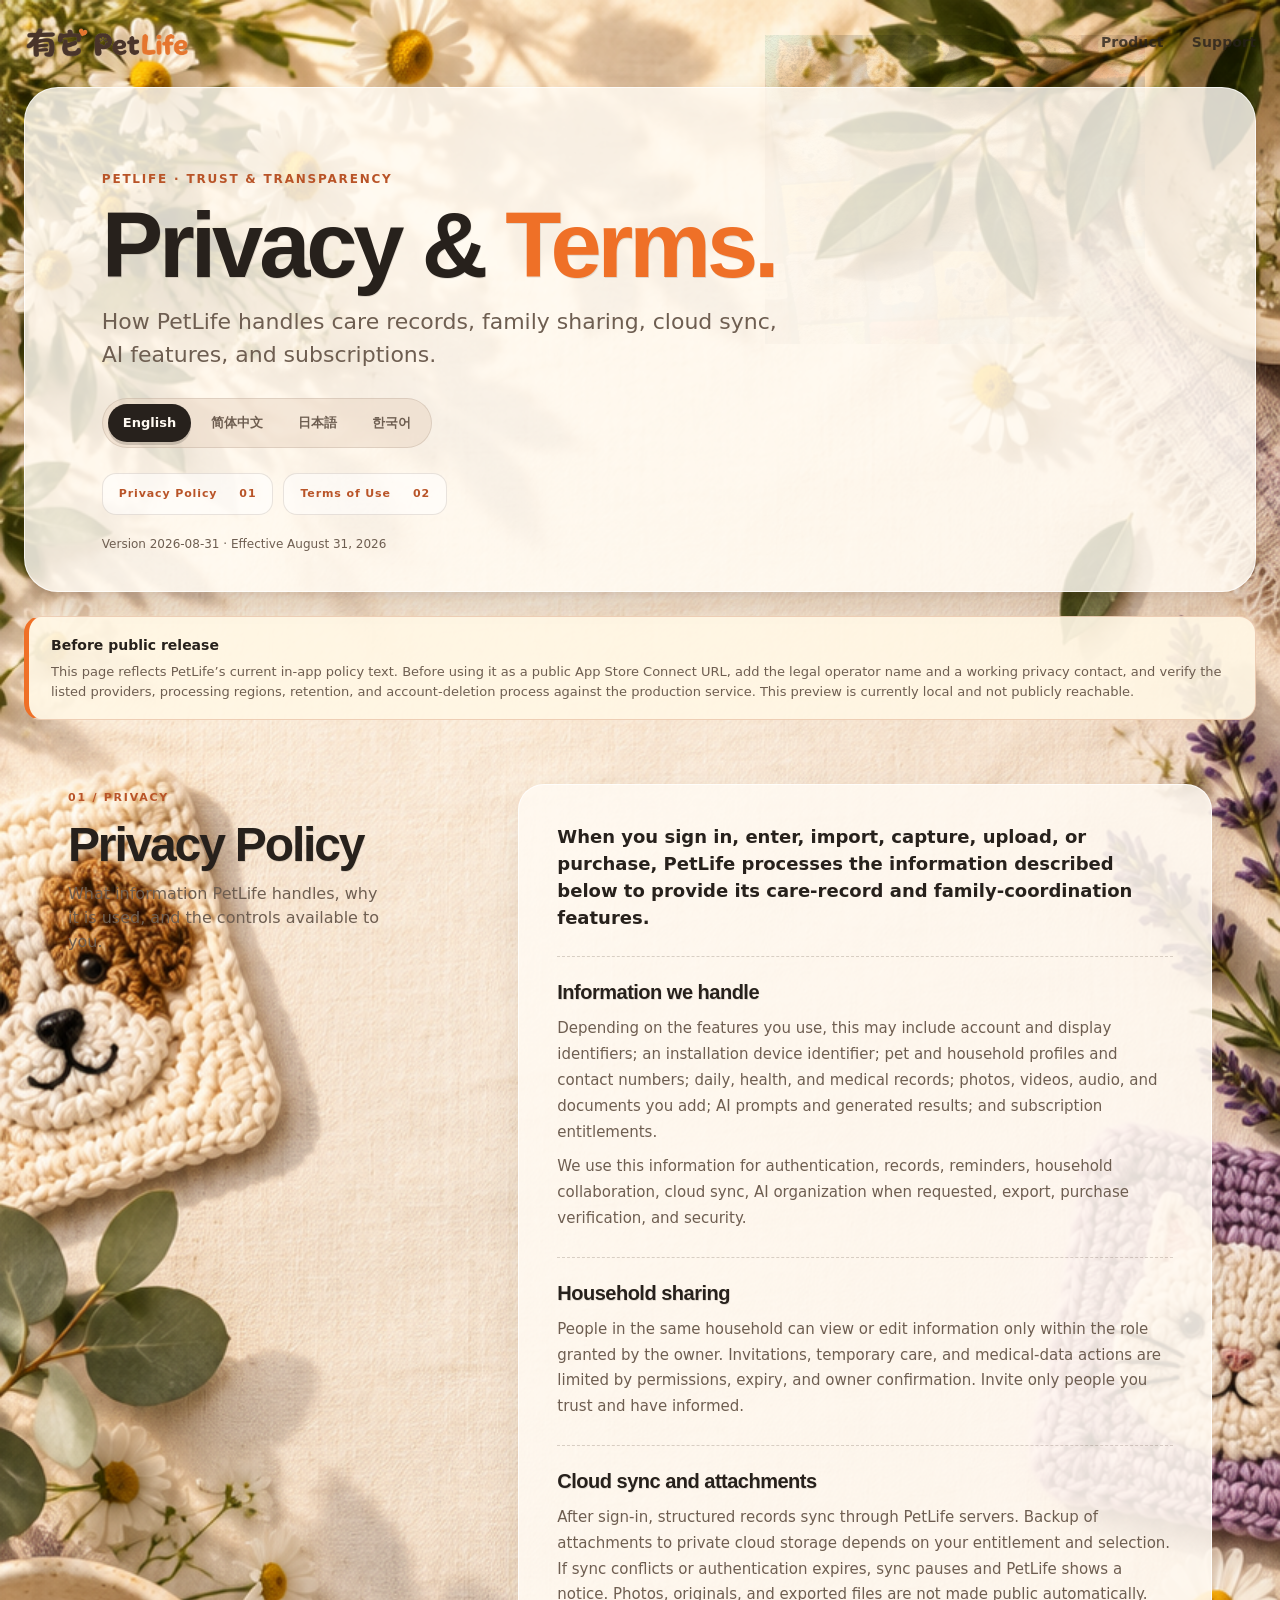
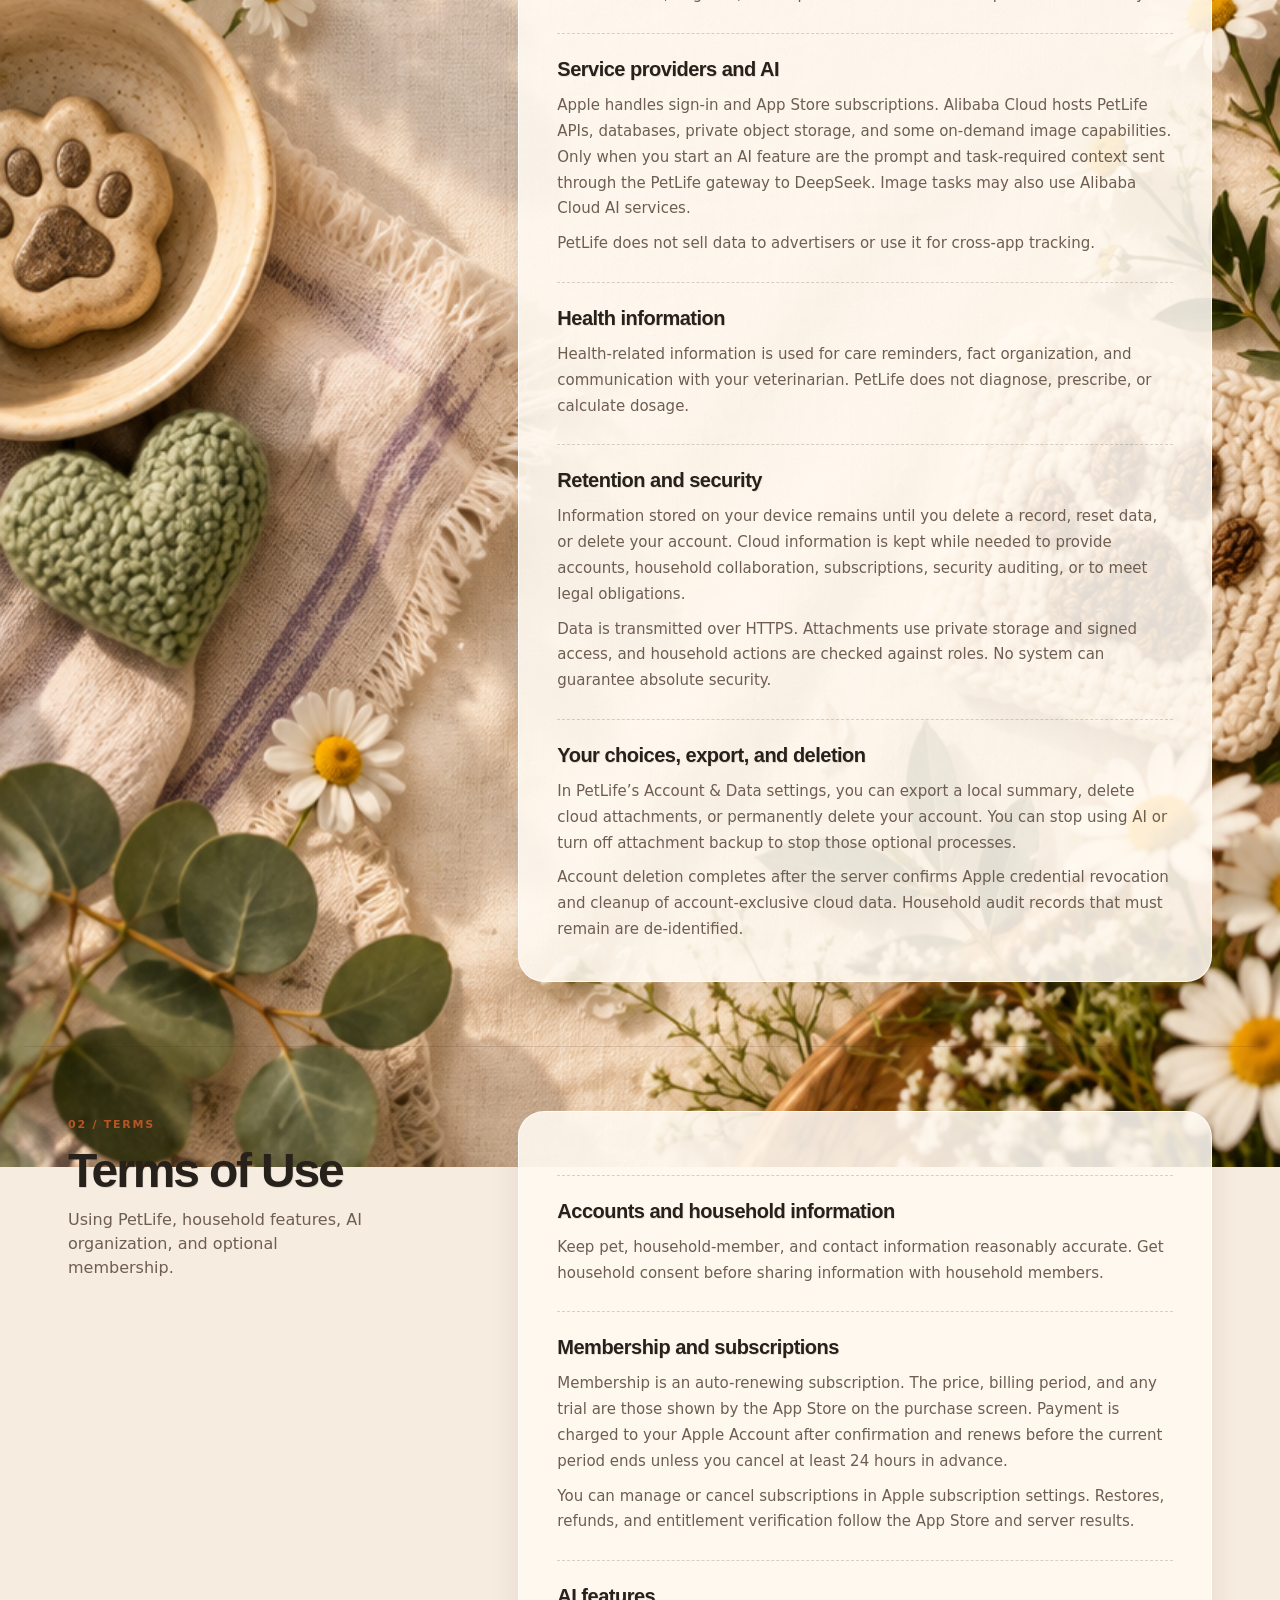
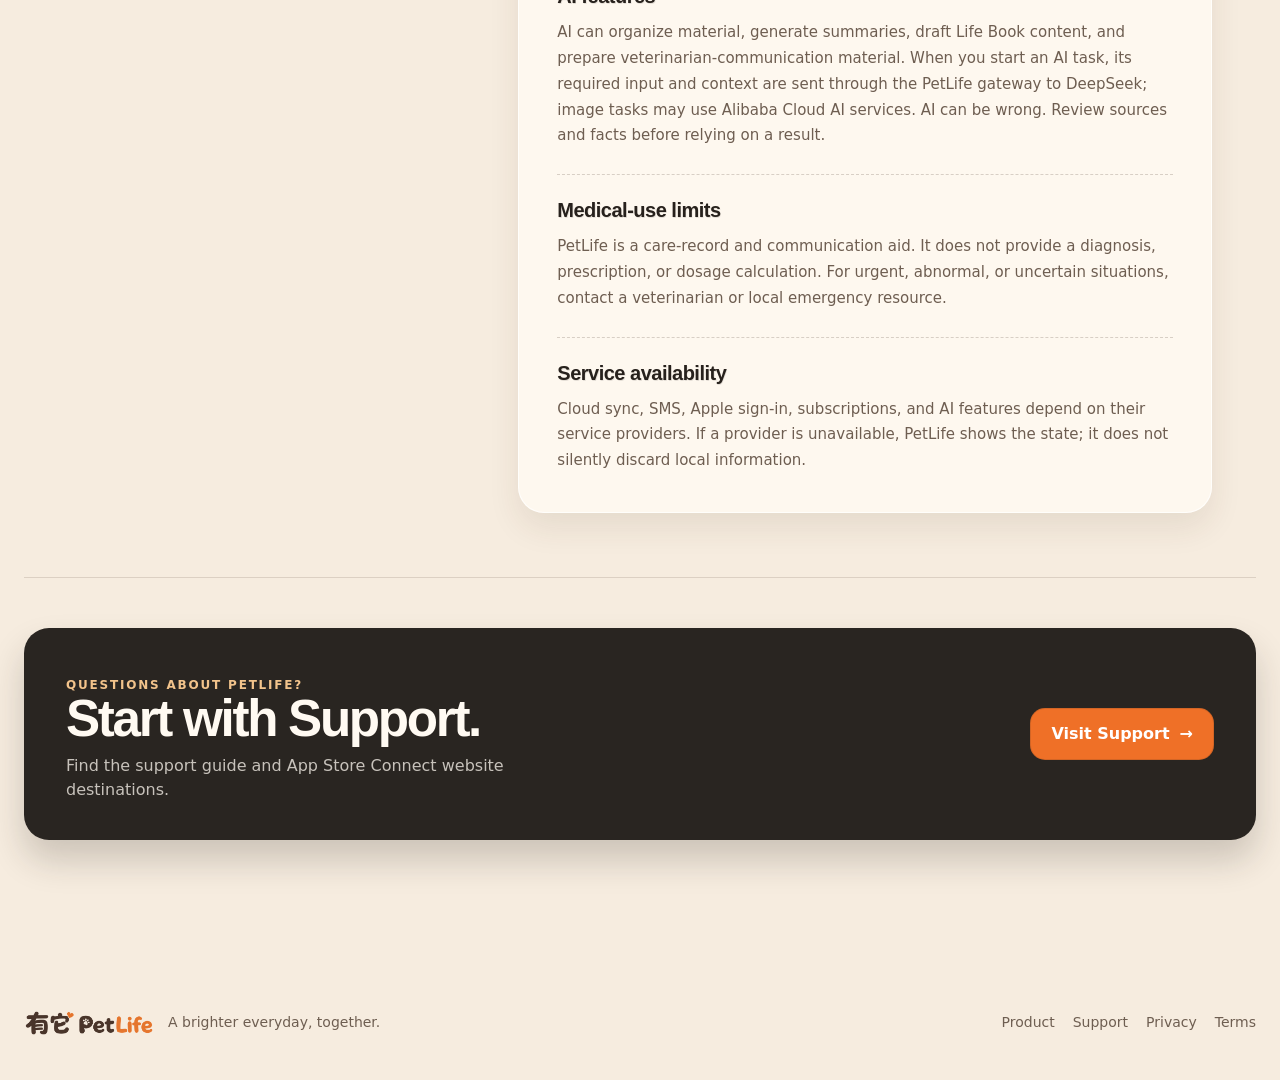
==== policy/index.html @ fad8fc48 "Add PetLife policy page" ====
<!doctype html>
<html lang="en">
  <head>
    <meta charset="UTF-8" />
    <meta name="viewport" content="width=device-width, initial-scale=1.0" />
    <meta name="description" content="PetLife Privacy Policy and Terms of Use." />
    <title>PetLife — Privacy &amp; Terms</title>
    <link rel="icon" type="image/png" href="../assets/petlife-appicon.png" />
    <link rel="stylesheet" href="../styles.css?v=7" />
  </head>
  <body class="policy-page">
    <div class="site-shell">
      <header class="site-nav">
        <a class="brand" href="../marketing/" aria-label="PetLife home"><img src="../assets/petlife-wordmark.png" alt="有它 PetLife" /></a>
        <nav class="nav-links" aria-label="Policy navigation">
          <a href="../marketing/"><span data-policy-language-content="en" lang="en">Product</span><span data-policy-language-content="zh-Hans" lang="zh-Hans" hidden>产品</span><span data-policy-language-content="ja" lang="ja" hidden>製品</span><span data-policy-language-content="ko" lang="ko" hidden>제품</span></a>
          <a href="../support/"><span data-policy-language-content="en" lang="en">Support</span><span data-policy-language-content="zh-Hans" lang="zh-Hans" hidden>支持</span><span data-policy-language-content="ja" lang="ja" hidden>サポート</span><span data-policy-language-content="ko" lang="ko" hidden>지원</span></a>
        </nav>
      </header>

      <main>
        <section class="policy-hero">
          <p class="eyebrow"><span data-policy-language-content="en" lang="en">PETLIFE · TRUST &amp; TRANSPARENCY</span><span data-policy-language-content="zh-Hans" lang="zh-Hans" hidden>有它 · 隐私与透明</span><span data-policy-language-content="ja" lang="ja" hidden>PetLife · プライバシーと透明性</span><span data-policy-language-content="ko" lang="ko" hidden>PetLife · 개인정보 보호와 투명성</span></p>
          <h1><span data-policy-language-content="en" lang="en">Privacy &amp; <em>Terms.</em></span><span data-policy-language-content="zh-Hans" lang="zh-Hans" hidden>隐私与使用条款</span><span data-policy-language-content="ja" lang="ja" hidden>プライバシーと利用規約</span><span data-policy-language-content="ko" lang="ko" hidden>개인정보 처리방침 및 이용약관</span></h1>
          <p><span data-policy-language-content="en" lang="en">How PetLife handles care records, family sharing, cloud sync, AI features, and subscriptions.</span><span data-policy-language-content="zh-Hans" lang="zh-Hans" hidden>了解 PetLife 如何处理照护记录、家庭共享、云同步、AI 功能与订阅。</span><span data-policy-language-content="ja" lang="ja" hidden>PetLife におけるケア記録、家族共有、クラウド同期、AI 機能、サブスクリプションの取り扱いについて説明します。</span><span data-policy-language-content="ko" lang="ko" hidden>PetLife가 돌봄 기록, 가족 공유, 클라우드 동기화, AI 기능 및 구독을 처리하는 방법을 안내합니다.</span></p>
          <div class="policy-switcher" role="group" aria-label="Policy language" data-policy-language-switcher>
            <button type="button" data-policy-language="en" aria-pressed="true">English</button>
            <button type="button" data-policy-language="zh-Hans" aria-pressed="false">简体中文</button>
            <button type="button" data-policy-language="ja" aria-pressed="false">日本語</button>
            <button type="button" data-policy-language="ko" aria-pressed="false">한국어</button>
          </div>
          <nav class="policy-jump" aria-label="Policy documents" data-policy-documents-nav>
            <a href="#privacy"><span data-policy-language-content="en" lang="en">Privacy Policy</span><span data-policy-language-content="zh-Hans" lang="zh-Hans" hidden>隐私政策</span><span data-policy-language-content="ja" lang="ja" hidden>プライバシーポリシー</span><span data-policy-language-content="ko" lang="ko" hidden>개인정보 처리방침</span><span>01</span></a>
            <a href="#terms"><span data-policy-language-content="en" lang="en">Terms of Use</span><span data-policy-language-content="zh-Hans" lang="zh-Hans" hidden>使用条款</span><span data-policy-language-content="ja" lang="ja" hidden>利用規約</span><span data-policy-language-content="ko" lang="ko" hidden>이용약관</span><span>02</span></a>
          </nav>
          <p class="policy-version"><span data-policy-language-content="en" lang="en">Version 2026-08-31 · Effective August 31, 2026</span><span data-policy-language-content="zh-Hans" lang="zh-Hans" hidden>版本 2026-08-31 · 生效日期：2026 年 8 月 31 日</span><span data-policy-language-content="ja" lang="ja" hidden>バージョン 2026-08-31 · 発効日：2026年8月31日</span><span data-policy-language-content="ko" lang="ko" hidden>버전 2026-08-31 · 시행일: 2026년 8월 31일</span></p>
        </section>

        <aside class="policy-review-note">
          <strong><span data-policy-language-content="en" lang="en">Before public release</span><span data-policy-language-content="zh-Hans" lang="zh-Hans" hidden>正式公开前</span><span data-policy-language-content="ja" lang="ja" hidden>公開前にご確認ください</span><span data-policy-language-content="ko" lang="ko" hidden>공개 전에 확인해 주세요</span></strong>
          <p><span data-policy-language-content="en" lang="en">This page reflects PetLife’s current in-app policy text. Before using it as a public App Store Connect URL, add the legal operator name and a working privacy contact, and verify the listed providers, processing regions, retention, and account-deletion process against the production service. This preview is currently local and not publicly reachable.</span><span data-policy-language-content="zh-Hans" lang="zh-Hans" hidden>本页依据 PetLife 当前 App 内政策文案整理。将它用作 App Store Connect 的公开网址前，请补充运营主体名称和可用的隐私联系渠道，并根据生产服务核对服务提供方、数据处理地区、保存期限和账号删除流程。目前这里只是本地预览，外部用户无法访问。</span><span data-policy-language-content="ja" lang="ja" hidden>このページは PetLife アプリ内の現行ポリシー文面に基づいています。App Store Connect の公開 URL として使用する前に、運営者の正式名称と有効なプライバシー連絡先を追加し、本番サービスに照らして提供事業者、データ処理地域、保存期間、アカウント削除手順を確認してください。現在はローカルプレビューのため、外部からアクセスできません。</span><span data-policy-language-content="ko" lang="ko" hidden>이 페이지는 PetLife 앱 내 현재 정책 문구를 바탕으로 작성되었습니다. App Store Connect의 공개 URL로 사용하기 전에 법적 운영 주체명과 유효한 개인정보 문의처를 추가하고, 실제 서비스 기준으로 제공업체, 데이터 처리 지역, 보관 기간 및 계정 삭제 절차를 확인해 주세요. 현재는 로컬 미리보기라 외부에서 접속할 수 없습니다.</span></p>
        </aside>

        <section class="policy-document" id="privacy" aria-labelledby="privacy-title">
          <div class="policy-document-heading">
            <span class="policy-index"><span data-policy-language-content="en" lang="en">01 / PRIVACY</span><span data-policy-language-content="zh-Hans" lang="zh-Hans" hidden>01 / 隐私</span><span data-policy-language-content="ja" lang="ja" hidden>01 / プライバシー</span><span data-policy-language-content="ko" lang="ko" hidden>01 / 개인정보</span></span>
            <h2 id="privacy-title"><span data-policy-language-content="en" lang="en">Privacy Policy</span><span data-policy-language-content="zh-Hans" lang="zh-Hans" hidden>隐私政策</span><span data-policy-language-content="ja" lang="ja" hidden>プライバシーポリシー</span><span data-policy-language-content="ko" lang="ko" hidden>개인정보 처리방침</span></h2>
            <p><span data-policy-language-content="en" lang="en">What information PetLife handles, why it is used, and the controls available to you.</span><span data-policy-language-content="zh-Hans" lang="zh-Hans" hidden>PetLife 处理哪些资料、为何使用，以及你可以使用哪些控制方式。</span><span data-policy-language-content="ja" lang="ja" hidden>PetLife が取り扱う情報、その利用目的、お客様が利用できる管理方法について説明します。</span><span data-policy-language-content="ko" lang="ko" hidden>PetLife가 처리하는 정보와 이용 목적, 사용자가 선택할 수 있는 관리 방법을 설명합니다.</span></p>
          </div>
          <div class="policy-copy" data-policy-language-content="en" lang="en">
            <p class="policy-lead">When you sign in, enter, import, capture, upload, or purchase, PetLife processes the information described below to provide its care-record and family-coordination features.</p>
            <article><h3>Information we handle</h3><p>Depending on the features you use, this may include account and display identifiers; an installation device identifier; pet and household profiles and contact numbers; daily, health, and medical records; photos, videos, audio, and documents you add; AI prompts and generated results; and subscription entitlements.</p><p>We use this information for authentication, records, reminders, household collaboration, cloud sync, AI organization when requested, export, purchase verification, and security.</p></article>
            <article><h3>Household sharing</h3><p>People in the same household can view or edit information only within the role granted by the owner. Invitations, temporary care, and medical-data actions are limited by permissions, expiry, and owner confirmation. Invite only people you trust and have informed.</p></article>
            <article><h3>Cloud sync and attachments</h3><p>After sign-in, structured records sync through PetLife servers. Backup of attachments to private cloud storage depends on your entitlement and selection. If sync conflicts or authentication expires, sync pauses and PetLife shows a notice. Photos, originals, and exported files are not made public automatically.</p></article>
            <article><h3>Service providers and AI</h3><p>Apple handles sign-in and App Store subscriptions. Alibaba Cloud hosts PetLife APIs, databases, private object storage, and some on-demand image capabilities. Only when you start an AI feature are the prompt and task-required context sent through the PetLife gateway to DeepSeek. Image tasks may also use Alibaba Cloud AI services.</p><p>PetLife does not sell data to advertisers or use it for cross-app tracking.</p></article>
            <article><h3>Health information</h3><p>Health-related information is used for care reminders, fact organization, and communication with your veterinarian. PetLife does not diagnose, prescribe, or calculate dosage.</p></article>
            <article><h3>Retention and security</h3><p>Information stored on your device remains until you delete a record, reset data, or delete your account. Cloud information is kept while needed to provide accounts, household collaboration, subscriptions, security auditing, or to meet legal obligations.</p><p>Data is transmitted over HTTPS. Attachments use private storage and signed access, and household actions are checked against roles. No system can guarantee absolute security.</p></article>
            <article><h3>Your choices, export, and deletion</h3><p>In PetLife’s Account &amp; Data settings, you can export a local summary, delete cloud attachments, or permanently delete your account. You can stop using AI or turn off attachment backup to stop those optional processes.</p><p>Account deletion completes after the server confirms Apple credential revocation and cleanup of account-exclusive cloud data. Household audit records that must remain are de-identified.</p></article>
          </div>
          <div class="policy-copy" data-policy-language-content="zh-Hans" lang="zh-Hans" hidden>
            <p class="policy-lead">当你登录、填写、导入、拍摄、上传或购买时，PetLife 会处理下列资料，以提供照护记录与家庭协作功能。</p>
            <article><h3>我们处理的资料</h3><p>根据你使用的功能，资料可能包括账号与显示标识、安装设备标识、宠物与家庭资料及联系电话、日常与健康医疗记录、你添加的照片、视频、音频和文档、AI 指令与生成结果，以及订阅权益。</p><p>这些资料用于身份验证、记录、提醒、家庭协作、云同步、你主动使用时的 AI 整理、导出、订阅核验和安全防护。</p></article>
            <article><h3>家庭共享</h3><p>同一家庭空间的成员只能在主人授予的角色范围内查看或编辑资料。邀请、临时照护和医疗资料操作受权限、有效期和主人确认约束。请只邀请你信任且已知情的人。</p></article>
            <article><h3>云同步与附件</h3><p>登录后，结构化记录会通过 PetLife 服务端同步。附件是否备份到私有云存储取决于你的权益和选择。同步冲突或登录失效时，同步会暂停并显示提示。照片、原件和导出文件不会自动公开。</p></article>
            <article><h3>服务提供方与 AI</h3><p>Apple 处理登录和 App Store 订阅。阿里云承载 PetLife 接口、数据库、私有对象存储和部分按需图像能力。只有当你主动使用 AI 功能时，相关指令和完成任务所需的上下文才会经 PetLife 网关发送给 DeepSeek；图像任务也可能使用阿里云 AI 服务。</p><p>PetLife 不向广告商出售资料，也不使用资料进行跨 App 跟踪。</p></article>
            <article><h3>健康与医疗资料</h3><p>健康相关资料用于照护提醒、事实整理和就诊沟通。PetLife 不诊断、不处方、不计算剂量。</p></article>
            <article><h3>保存与安全</h3><p>本机资料会保留到你删除记录、重置数据或删除账号。云端资料会在提供账号、家庭协作、订阅、安全审计或履行法律义务所需期间保存。</p><p>资料传输使用 HTTPS。附件使用私有存储和签名访问，家庭操作按角色校验。任何系统都无法保证绝对安全。</p></article>
            <article><h3>你的选择、导出与删除</h3><p>你可以在 PetLife 的“账号与数据”设置中导出本机摘要、删除云端附件或永久删除账号。你可以停止使用 AI，或关闭附件云备份，以停止对应的可选处理。</p><p>账号删除会在服务端确认 Apple 凭证撤销并清理专属云端资料后完成。共享家庭中必须保留的操作记录会去标识化。</p></article>
          </div>
          <div class="policy-copy" data-policy-language-content="ja" lang="ja" hidden>
            <p class="policy-lead">ログイン、入力、取り込み、撮影、アップロード、購入を行うと、PetLife はケア記録と家族間の連携機能を提供するため、以下の情報を取り扱います。</p>
            <article><h3>取り扱う情報</h3><p>利用する機能に応じて、アカウントと表示用の識別情報、インストール端末の識別子、ペットと家族のプロフィールや連絡先、日常・健康・医療の記録、追加した写真・動画・音声・文書、AI への指示と生成結果、サブスクリプションの利用資格などを取り扱う場合があります。</p><p>これらの情報は、認証、記録、リマインダー、家族との連携、クラウド同期、お客様が依頼した AI による整理、エクスポート、購入確認、安全対策に利用します。</p></article>
            <article><h3>家族との共有</h3><p>同じ家族スペースのメンバーは、オーナーから付与された役割の範囲内でのみ情報を閲覧・編集できます。招待、一時的なケア担当、医療データに関する操作は、権限、有効期限、オーナーの確認によって制限されます。信頼でき、内容を伝えた相手だけを招待してください。</p></article>
            <article><h3>クラウド同期と添付ファイル</h3><p>サインイン後、構造化された記録は PetLife のサーバーを通じて同期されます。添付ファイルを非公開クラウドストレージにバックアップするかどうかは、利用資格とお客様の選択によります。同期の競合や認証の期限切れが発生すると同期を一時停止し、PetLife が通知します。写真、元ファイル、エクスポートしたファイルが自動的に公開されることはありません。</p></article>
            <article><h3>サービス提供者と AI</h3><p>Apple はサインインと App Store のサブスクリプションを処理します。Alibaba Cloud は PetLife の API、データベース、非公開オブジェクトストレージ、一部のオンデマンド画像機能を提供します。AI 機能をお客様が開始した場合に限り、指示とタスクに必要な文脈が PetLife のゲートウェイ経由で DeepSeek に送信されます。画像タスクでは Alibaba Cloud の AI サービスを利用する場合もあります。</p><p>PetLife は広告事業者にデータを販売せず、アプリをまたいだトラッキングにも使用しません。</p></article>
            <article><h3>健康・医療情報</h3><p>健康関連情報は、ケアのリマインダー、事実の整理、獣医師との相談に利用します。PetLife は診断、処方、投薬量の計算を行いません。</p></article>
            <article><h3>保存期間とセキュリティ</h3><p>端末内の情報は、お客様が記録を削除する、データをリセットする、またはアカウントを削除するまで保存されます。クラウド情報は、アカウント、家族連携、サブスクリプション、安全監査の提供、または法的義務の履行に必要な期間保存されます。</p><p>データの送信には HTTPS を使用します。添付ファイルは非公開ストレージと署名付きアクセスで保護し、家族スペースでの操作は役割に基づいて確認します。いかなるシステムも絶対的な安全を保証することはできません。</p></article>
            <article><h3>選択、エクスポート、削除</h3><p>PetLife の「アカウントとデータ」設定では、端末内の概要をエクスポートし、クラウド上の添付ファイルを削除し、アカウントを完全に削除できます。AI の利用を停止するか、添付ファイルのクラウドバックアップをオフにすることで、該当する任意の処理を停止できます。</p><p>アカウントの削除は、サーバーが Apple 認証情報の失効を確認し、そのアカウント固有のクラウド情報を削除した後に完了します。共有家族スペースで保持が必要な操作記録は、個人を識別できない形にします。</p></article>
          </div>
          <div class="policy-copy" data-policy-language-content="ko" lang="ko" hidden>
            <p class="policy-lead">로그인, 입력, 가져오기, 촬영, 업로드 또는 구매를 하면 PetLife는 돌봄 기록과 가족 협업 기능을 제공하기 위해 아래 정보를 처리합니다.</p>
            <article><h3>처리하는 정보</h3><p>사용하는 기능에 따라 계정 및 표시용 식별 정보, 설치 기기 식별자, 반려동물 및 가족 프로필과 연락처, 일상·건강·의료 기록, 직접 추가한 사진·동영상·음성·문서, AI 요청과 생성 결과, 구독 이용 권한을 처리할 수 있습니다.</p><p>이 정보는 인증, 기록, 알림, 가족 협업, 클라우드 동기화, 요청한 AI 정리, 내보내기, 구매 확인 및 보안에 사용됩니다.</p></article>
            <article><h3>가족 공유</h3><p>같은 가족 공간의 구성원은 소유자가 부여한 역할 범위에서만 정보를 보거나 수정할 수 있습니다. 초대, 임시 돌봄 및 의료 정보 관련 작업은 권한, 만료 시간 및 소유자 확인으로 제한됩니다. 신뢰하고 내용을 알린 사람만 초대해 주세요.</p></article>
            <article><h3>클라우드 동기화 및 첨부 파일</h3><p>로그인 후 구조화된 기록은 PetLife 서버를 통해 동기화됩니다. 첨부 파일의 비공개 클라우드 백업은 이용 권한과 사용자의 선택에 따라 제공됩니다. 동기화 충돌이나 인증 만료가 발생하면 동기화가 일시 중지되고 PetLife가 알립니다. 사진, 원본 파일 및 내보낸 파일은 자동으로 공개되지 않습니다.</p></article>
            <article><h3>서비스 제공업체 및 AI</h3><p>Apple은 로그인과 App Store 구독을 처리합니다. Alibaba Cloud는 PetLife API, 데이터베이스, 비공개 객체 저장소 및 일부 요청형 이미지 기능을 호스팅합니다. AI 기능을 직접 시작한 경우에만 요청 내용과 작업에 필요한 맥락이 PetLife 게이트웨이를 거쳐 DeepSeek로 전송됩니다. 이미지 작업에는 Alibaba Cloud AI 서비스가 사용될 수도 있습니다.</p><p>PetLife는 광고주에게 데이터를 판매하지 않으며 앱 간 추적에도 사용하지 않습니다.</p></article>
            <article><h3>건강 정보</h3><p>건강 관련 정보는 돌봄 알림, 사실 정리 및 수의사와의 상담을 위해 사용됩니다. PetLife는 진단, 처방 또는 투약량 계산을 하지 않습니다.</p></article>
            <article><h3>보관 및 보안</h3><p>기기 내 정보는 기록을 삭제하거나 데이터를 초기화하거나 계정을 삭제할 때까지 보관됩니다. 클라우드 정보는 계정, 가족 협업, 구독, 보안 감사 또는 법적 의무 이행에 필요한 기간 동안 보관됩니다.</p><p>데이터 전송에는 HTTPS를 사용합니다. 첨부 파일은 비공개 저장소와 서명된 접근 방식으로 보호하고, 가족 공간 작업은 역할에 따라 확인합니다. 어떤 시스템도 절대적인 보안을 보장할 수는 없습니다.</p></article>
            <article><h3>선택, 내보내기 및 삭제</h3><p>PetLife의 ‘계정 및 데이터’ 설정에서 기기 내 요약을 내보내고, 클라우드 첨부 파일을 삭제하거나 계정을 영구 삭제할 수 있습니다. AI 사용을 중단하거나 첨부 파일 백업을 끄면 해당 선택적 처리를 중단할 수 있습니다.</p><p>계정 삭제는 서버가 Apple 인증 정보의 취소를 확인하고 계정 전용 클라우드 데이터를 정리한 뒤 완료됩니다. 공유 가족 공간에서 보관해야 하는 작업 기록은 개인을 식별할 수 없도록 처리됩니다.</p></article>
          </div>
        </section>

        <section class="policy-document" id="terms" aria-labelledby="terms-title">
          <div class="policy-document-heading">
            <span class="policy-index"><span data-policy-language-content="en" lang="en">02 / TERMS</span><span data-policy-language-content="zh-Hans" lang="zh-Hans" hidden>02 / 条款</span><span data-policy-language-content="ja" lang="ja" hidden>02 / 利用規約</span><span data-policy-language-content="ko" lang="ko" hidden>02 / 이용약관</span></span>
            <h2 id="terms-title"><span data-policy-language-content="en" lang="en">Terms of Use</span><span data-policy-language-content="zh-Hans" lang="zh-Hans" hidden>使用条款</span><span data-policy-language-content="ja" lang="ja" hidden>利用規約</span><span data-policy-language-content="ko" lang="ko" hidden>이용약관</span></h2>
            <p><span data-policy-language-content="en" lang="en">Using PetLife, household features, AI organization, and optional membership.</span><span data-policy-language-content="zh-Hans" lang="zh-Hans" hidden>使用 PetLife、家庭功能、AI 整理和可选会员服务的相关约定。</span><span data-policy-language-content="ja" lang="ja" hidden>PetLife、家族機能、AI による整理、任意のメンバーシップの利用条件です。</span><span data-policy-language-content="ko" lang="ko" hidden>PetLife, 가족 기능, AI 정리 및 선택형 멤버십 이용에 관한 약관입니다.</span></p>
          </div>
          <div class="policy-copy" data-policy-language-content="en" lang="en">
            <article><h3>Accounts and household information</h3><p>Keep pet, household-member, and contact information reasonably accurate. Get household consent before sharing information with household members.</p></article>
            <article><h3>Membership and subscriptions</h3><p>Membership is an auto-renewing subscription. The price, billing period, and any trial are those shown by the App Store on the purchase screen. Payment is charged to your Apple Account after confirmation and renews before the current period ends unless you cancel at least 24 hours in advance.</p><p>You can manage or cancel subscriptions in Apple subscription settings. Restores, refunds, and entitlement verification follow the App Store and server results.</p></article>
            <article><h3>AI features</h3><p>AI can organize material, generate summaries, draft Life Book content, and prepare veterinarian-communication material. When you start an AI task, its required input and context are sent through the PetLife gateway to DeepSeek; image tasks may use Alibaba Cloud AI services. AI can be wrong. Review sources and facts before relying on a result.</p></article>
            <article><h3>Medical-use limits</h3><p>PetLife is a care-record and communication aid. It does not provide a diagnosis, prescription, or dosage calculation. For urgent, abnormal, or uncertain situations, contact a veterinarian or local emergency resource.</p></article>
            <article><h3>Service availability</h3><p>Cloud sync, SMS, Apple sign-in, subscriptions, and AI features depend on their service providers. If a provider is unavailable, PetLife shows the state; it does not silently discard local information.</p></article>
          </div>
          <div class="policy-copy" data-policy-language-content="zh-Hans" lang="zh-Hans" hidden>
            <article><h3>账号与家庭资料</h3><p>请尽量确保宠物、家庭成员和联系方式资料准确。与家庭成员共享资料前，应取得家庭内部同意。</p></article>
            <article><h3>会员与订阅</h3><p>会员为自动续期订阅。价格、计费周期和试用（如有）以购买页显示的 App Store 信息为准。确认购买后由 Apple 账号扣款，并会在当前周期结束前自动续期，除非你至少提前 24 小时取消。</p><p>你可以在 Apple 订阅设置中管理或取消订阅。恢复购买、退款和权益核验以 App Store 与服务端结果为准。</p></article>
            <article><h3>AI 功能</h3><p>AI 可用于整理资料、生成摘要、起草生命书内容和准备就诊沟通材料。当你主动发起 AI 任务时，完成任务所需的输入与上下文会经 PetLife 网关发送给 DeepSeek；图像任务可能使用阿里云 AI 服务。AI 可能出错，使用结果前请核对来源和事实。</p></article>
            <article><h3>医疗使用限制</h3><p>PetLife 是照护记录和沟通辅助工具，不提供诊断、处方或剂量计算。遇到紧急、异常或不确定情况，请联系兽医或当地急诊资源。</p></article>
            <article><h3>服务可用性</h3><p>云同步、短信、Apple 登录、订阅和 AI 功能依赖相应服务提供方。服务不可用时，PetLife 会显示状态，不会静默丢弃本机资料。</p></article>
          </div>
          <div class="policy-copy" data-policy-language-content="ja" lang="ja" hidden>
            <article><h3>アカウントと家族情報</h3><p>ペット、家族メンバー、連絡先の情報は、合理的な範囲で正確に保ってください。家族メンバーと情報を共有する前に、家族内で同意を得てください。</p></article>
            <article><h3>メンバーシップとサブスクリプション</h3><p>メンバーシップは自動更新サブスクリプションです。価格、請求期間、無料トライアルの有無は、購入画面に表示される App Store の内容に従います。購入の確認後、Apple Account に請求されます。現在の期間が終了する少なくとも24時間前までに解約しない限り、自動更新されます。</p><p>Apple のサブスクリプション設定から管理または解約できます。購入の復元、返金、利用資格の確認は App Store とサーバーの結果に従います。</p></article>
            <article><h3>AI 機能</h3><p>AI は資料の整理、要約の作成、Life Book の文章案、獣医師との連絡資料の準備に利用できます。AI タスクを開始すると、必要な入力と文脈が PetLife のゲートウェイ経由で DeepSeek に送信されます。画像タスクでは Alibaba Cloud の AI サービスを利用する場合があります。AI の結果が誤っている可能性があるため、利用前に出典と事実を確認してください。</p></article>
            <article><h3>医療に関する制限</h3><p>PetLife はケア記録とコミュニケーションを支援するツールです。診断、処方、投薬量の計算は行いません。緊急、異常、または判断に迷う場合は、獣医師または地域の救急窓口にご相談ください。</p></article>
            <article><h3>サービスの提供状況</h3><p>クラウド同期、SMS、Apple サインイン、サブスクリプション、AI 機能は各サービス提供者の提供状況に依存します。サービスが利用できない場合、PetLife はその状態を表示し、端末内の情報を通知なく破棄しません。</p></article>
          </div>
          <div class="policy-copy" data-policy-language-content="ko" lang="ko" hidden>
            <article><h3>계정 및 가족 정보</h3><p>반려동물, 가족 구성원 및 연락처 정보를 합리적인 범위에서 정확하게 유지해 주세요. 가족 구성원과 정보를 공유하기 전에 가족 내 동의를 얻어야 합니다.</p></article>
            <article><h3>멤버십 및 구독</h3><p>멤버십은 자동 갱신 구독입니다. 가격, 결제 주기 및 체험 제공 여부는 구매 화면에 표시된 App Store 정보를 따릅니다. 구매 확인 후 Apple 계정으로 결제되며, 현재 기간이 끝나기 최소 24시간 전에 취소하지 않으면 자동 갱신됩니다.</p><p>Apple 구독 설정에서 구독을 관리하거나 취소할 수 있습니다. 구입 복원, 환불 및 이용 권한 확인은 App Store와 서버의 결과를 따릅니다.</p></article>
            <article><h3>AI 기능</h3><p>AI는 자료 정리, 요약 생성, Life Book 문안 초안 작성 및 수의사와의 상담 자료 준비에 사용할 수 있습니다. AI 작업을 시작하면 필요한 입력과 맥락이 PetLife 게이트웨이를 거쳐 DeepSeek로 전송됩니다. 이미지 작업에는 Alibaba Cloud AI 서비스가 사용될 수 있습니다. AI 결과는 틀릴 수 있으므로 사용하기 전에 출처와 사실을 확인해 주세요.</p></article>
            <article><h3>의료 관련 제한</h3><p>PetLife는 돌봄 기록 및 소통을 돕는 도구입니다. 진단, 처방 또는 투약량 계산을 제공하지 않습니다. 긴급하거나 이상 징후가 있거나 판단이 어려운 경우 수의사 또는 현지 응급 기관에 문의해 주세요.</p></article>
            <article><h3>서비스 이용 가능성</h3><p>클라우드 동기화, SMS, Apple 로그인, 구독 및 AI 기능은 각 서비스 제공업체의 상태에 따라 달라집니다. 제공업체를 이용할 수 없는 경우 PetLife는 상태를 표시하며 기기 내 정보를 알림 없이 버리지 않습니다.</p></article>
          </div>
        </section>

        <section class="section policy-last-callout">
          <div class="support-callout support-callout-v2">
            <div><p class="eyebrow"><span data-policy-language-content="en" lang="en">Questions about PetLife?</span><span data-policy-language-content="zh-Hans" lang="zh-Hans" hidden>有 PetLife 相关问题？</span><span data-policy-language-content="ja" lang="ja" hidden>PetLife についてのお問い合わせ</span><span data-policy-language-content="ko" lang="ko" hidden>PetLife에 궁금한 점이 있나요?</span></p><h2><span data-policy-language-content="en" lang="en">Start with Support.</span><span data-policy-language-content="zh-Hans" lang="zh-Hans" hidden>从支持页面开始。</span><span data-policy-language-content="ja" lang="ja" hidden>サポートをご覧ください。</span><span data-policy-language-content="ko" lang="ko" hidden>지원 페이지에서 확인하세요.</span></h2><p><span data-policy-language-content="en" lang="en">Find the support guide and App Store Connect website destinations.</span><span data-policy-language-content="zh-Hans" lang="zh-Hans" hidden>查看支持指南，以及 App Store Connect 所需的网站地址。</span><span data-policy-language-content="ja" lang="ja" hidden>サポートガイドと App Store Connect に登録する各サイトの URL を確認できます。</span><span data-policy-language-content="ko" lang="ko" hidden>지원 안내와 App Store Connect에 등록할 웹사이트 주소를 확인할 수 있습니다.</span></p></div>
            <a class="button button-light" href="../support/"><span data-policy-language-content="en" lang="en">Visit Support</span><span data-policy-language-content="zh-Hans" lang="zh-Hans" hidden>访问支持页面</span><span data-policy-language-content="ja" lang="ja" hidden>サポートページを見る</span><span data-policy-language-content="ko" lang="ko" hidden>지원 페이지 보기</span><span aria-hidden="true">→</span></a>
          </div>
        </section>
      </main>

      <footer class="site-footer">
        <div class="footer-brand"><img src="../assets/petlife-wordmark.png" alt="有它 PetLife" /><span><span data-policy-language-content="en" lang="en">A brighter everyday, together.</span><span data-policy-language-content="zh-Hans" lang="zh-Hans" hidden>让陪伴的每一天更明亮。</span><span data-policy-language-content="ja" lang="ja" hidden>一緒に過ごす毎日を、もっと明るく。</span><span data-policy-language-content="ko" lang="ko" hidden>함께하는 매일을 더 밝게.</span></span></div>
        <nav class="footer-links" aria-label="Footer navigation"><a href="../marketing/"><span data-policy-language-content="en" lang="en">Product</span><span data-policy-language-content="zh-Hans" lang="zh-Hans" hidden>产品</span><span data-policy-language-content="ja" lang="ja" hidden>製品</span><span data-policy-language-content="ko" lang="ko" hidden>제품</span></a><a href="../support/"><span data-policy-language-content="en" lang="en">Support</span><span data-policy-language-content="zh-Hans" lang="zh-Hans" hidden>支持</span><span data-policy-language-content="ja" lang="ja" hidden>サポート</span><span data-policy-language-content="ko" lang="ko" hidden>지원</span></a><a href="#privacy"><span data-policy-language-content="en" lang="en">Privacy</span><span data-policy-language-content="zh-Hans" lang="zh-Hans" hidden>隐私</span><span data-policy-language-content="ja" lang="ja" hidden>プライバシー</span><span data-policy-language-content="ko" lang="ko" hidden>개인정보</span></a><a href="#terms"><span data-policy-language-content="en" lang="en">Terms</span><span data-policy-language-content="zh-Hans" lang="zh-Hans" hidden>条款</span><span data-policy-language-content="ja" lang="ja" hidden>利用規約</span><span data-policy-language-content="ko" lang="ko" hidden>약관</span></a></nav>
      </footer>
    </div>
    <script src="../site.js?v=3"></script>
  </body>
</html>
---- styles.css ----
@font-face {
  font-family: PetLifeSans;
  src: local("Avenir Next"), local("Nunito"), local("Helvetica Neue");
  font-display: swap;
}

:root {
  --ink: #27211c;
  --muted-ink: #6e5e51;
  --paper: #f6ecdf;
  --paper-deep: #ead7c4;
  --card: #fffaf2;
  --orange: #ef7027;
  --orange-dark: #b95428;
  --sage: #bdd0bd;
  --sage-dark: #4f806d;
  --lilac: #d7cce8;
  --blue: #b8d5dc;
  --yellow: #efd06b;
  --line: rgba(67, 45, 29, 0.16);
  --shadow: 0 22px 42px rgba(69, 43, 24, 0.16), 0 3px 7px rgba(69, 43, 24, 0.08);
  --display: "Avenir Next", "Trebuchet MS", sans-serif;
  --body: PetLifeSans, "Avenir Next", system-ui, sans-serif;
  --needle: url("assets/needle-texture.svg");
}

* { box-sizing: border-box; }
html { scroll-behavior: smooth; }
body {
  margin: 0;
  position: relative;
  color: var(--ink);
  font-family: var(--body);
  background-color: var(--paper);
  background-image: url("assets/tabletop-background.png");
  background-size: cover;
  background-position: center top;
  background-repeat: no-repeat;
  background-attachment: fixed;
  line-height: 1.5;
}

body::before {
  content: "";
  position: fixed;
  inset: 0;
  pointer-events: none;
  opacity: .16;
  background-image: url("assets/yarn-pet-grid.png");
  background-size: 380px auto;
  background-position: 85% 6%;
  background-repeat: no-repeat;
  mix-blend-mode: multiply;
  z-index: -1;
}

a { color: inherit; text-decoration: none; }
button, input, textarea { font: inherit; }
button, .button { cursor: pointer; }

.site-shell { width: min(1240px, calc(100% - 48px)); margin: 0 auto; }
.site-nav {
  display: flex;
  align-items: center;
  justify-content: space-between;
  gap: 28px;
  padding: 26px 0 18px;
}
.brand { display: inline-flex; align-items: center; min-width: 174px; }
.brand img { display: block; width: 166px; height: auto; }
.nav-links { display: flex; align-items: center; gap: 28px; font-size: 14px; font-weight: 700; letter-spacing: .01em; }
.nav-links a { opacity: .78; transition: opacity .2s ease, transform .2s ease; }
.nav-links a:hover, .nav-links a[aria-current="page"] { opacity: 1; transform: translateY(-1px); }
.nav-cta { padding: 12px 19px; border-radius: 999px; color: #fffaf4; background: var(--orange); box-shadow: 0 8px 0 rgba(139, 63, 33, .1); }
.nav-cta:hover { transform: translateY(-2px); }
.menu-button { display: none; border: 1px solid var(--line); background: var(--card); border-radius: 999px; padding: 9px 12px; }

.hero { min-height: 720px; display: grid; grid-template-columns: minmax(0, .86fr) minmax(0, 1.14fr); align-items: center; gap: 48px; padding: 56px 0 70px; }
.eyebrow { margin: 0 0 15px; color: var(--orange-dark); font-weight: 800; text-transform: uppercase; letter-spacing: .15em; font-size: 12px; }
h1, h2, h3 { margin: 0; font-family: "Arial Rounded MT Bold", "Avenir Next Rounded", var(--display); letter-spacing: -.045em; text-shadow: .6px .7px 0 rgba(39,33,28,.12); }
h1 { max-width: 720px; font-size: clamp(60px, 7.1vw, 104px); line-height: .92; font-weight: 900; }
h1 em { color: var(--orange); font-style: normal; }
.section-heading h2 em, .story-band h2 em { color: var(--orange); font-style: normal; }
.hero-copy > p:not(.eyebrow) { max-width: 520px; margin: 24px 0 0; color: var(--muted-ink); font-size: clamp(18px, 2vw, 24px); line-height: 1.35; }
.hero-actions { display: flex; flex-wrap: wrap; align-items: center; gap: 14px; margin-top: 34px; }
.button { display: inline-flex; align-items: center; justify-content: center; gap: 10px; min-height: 48px; padding: 13px 20px; border: 1px solid transparent; border-radius: 15px; font-weight: 800; transition: transform .2s ease, box-shadow .2s ease, background .2s ease; }
.button:hover { transform: translateY(-3px); box-shadow: 0 12px 22px rgba(69, 43, 24, .14); }
.button-dark { color: #fffaf3; background: var(--ink); box-shadow: 0 5px 0 rgba(39, 33, 28, .16); }
.button-light { background: rgba(255, 250, 242, .68); border-color: var(--line); }
.hand-note { margin: 32px 0 0 10px; color: var(--muted-ink); font-family: "Bradley Hand", "Comic Sans MS", cursive; font-size: 20px; transform: rotate(-4deg); }

.hero-collage { position: relative; min-height: 640px; }
.hero-collage::before { content: ""; position: absolute; inset: 52px 6px 34px; border-radius: 38px; background: rgba(255, 250, 242, .34); border: 1px solid rgba(255, 255, 255, .48); transform: rotate(2deg); }
.hero-note { position: absolute; z-index: 4; right: -8px; top: 78px; max-width: 150px; color: var(--muted-ink); font-family: "Bradley Hand", "Comic Sans MS", cursive; font-size: 18px; line-height: 1.2; transform: rotate(8deg); }
.photo-card { position: absolute; z-index: 3; top: 30px; left: 8%; width: 260px; padding: 12px 12px 40px; background: #fffdf7; box-shadow: var(--shadow); transform: rotate(-7deg); }
.photo-card img { display: block; width: 100%; aspect-ratio: 1; object-fit: cover; border-radius: 3px; }
.photo-card figcaption { padding: 12px 8px 0; font-family: "Bradley Hand", "Comic Sans MS", cursive; font-size: 20px; line-height: 1.05; }
.tile-sheet { position: absolute; z-index: 1; top: 55px; right: 7%; width: 310px; height: 410px; border: 9px solid #e6d4bd; overflow: hidden; background: #442e25; box-shadow: var(--shadow); transform: rotate(8deg); }
.tile-sheet img { width: 150%; height: 150%; object-fit: cover; object-position: 54% 32%; transform: rotate(-2deg); }
.phone-card { position: absolute; z-index: 5; right: 4%; bottom: 0; width: min(315px, 52%); padding: 10px; border-radius: 31px; background: #fffdf8; box-shadow: 0 28px 48px rgba(66, 37, 20, .25), 0 2px 8px rgba(66, 37, 20, .1); transform: rotate(7deg); }
.phone-card img { display: block; width: 100%; height: 580px; object-fit: cover; object-position: top; border-radius: 23px; }
.phone-chip { position: absolute; left: -34px; bottom: 74px; padding: 9px 13px; color: #fff; background: var(--sage-dark); border-radius: 999px; font-size: 12px; font-weight: 800; transform: rotate(-10deg); box-shadow: 0 7px 0 rgba(45, 84, 69, .15); }

.section { padding: 104px 0; }
.section-heading { max-width: 680px; margin-bottom: 36px; }
.section-heading h2 { font-size: clamp(40px, 5vw, 68px); line-height: .96; }
.section-heading p { margin: 18px 0 0; max-width: 550px; color: var(--muted-ink); font-size: 18px; }
.feature-grid { display: grid; grid-template-columns: repeat(3, 1fr); gap: 20px; }
.feature-card { position: relative; overflow: hidden; min-height: 420px; padding: 24px; border-radius: 28px; box-shadow: var(--shadow); border: 1px solid rgba(255,255,255,.6); }
.feature-card:nth-child(1) { background: var(--sage); }
.feature-card:nth-child(2) { background: var(--lilac); }
.feature-card:nth-child(3) { background: #f2d487; }
.feature-card h3 { font-size: 31px; line-height: 1; }
.feature-card p { max-width: 245px; margin: 12px 0 0; color: rgba(39, 33, 28, .78); }
.feature-shot { position: absolute; right: -12px; bottom: -120px; width: 188px; height: 335px; overflow: hidden; border-radius: 23px; border: 7px solid rgba(255, 251, 244, .9); box-shadow: 0 18px 25px rgba(63, 38, 19, .18); transform: rotate(-8deg); background: #fff; }
.feature-shot img { width: 100%; height: 100%; object-fit: cover; object-position: top; }
.feature-card:nth-child(2) .feature-shot { transform: rotate(8deg); right: 28px; }
.feature-card:nth-child(3) .feature-shot { transform: rotate(-5deg); }
.feature-mark { display: inline-flex; align-items: center; justify-content: center; width: 44px; height: 44px; margin-bottom: 48px; border-radius: 50%; background: rgba(255,255,255,.58); color: var(--ink); font-weight: 900; }

.story-band { display: grid; grid-template-columns: 1.05fr .95fr; align-items: center; gap: 58px; padding: 30px; border-radius: 36px; background: rgba(255, 250, 242, .72); border: 1px solid rgba(255,255,255,.7); box-shadow: var(--shadow); }
.story-band h2 { font-size: clamp(40px, 5vw, 70px); line-height: .95; }
.story-band p { max-width: 500px; margin: 20px 0 0; color: var(--muted-ink); font-size: 18px; }
.story-shot { position: relative; min-height: 420px; }
.story-shot::before { content: ""; position: absolute; width: 210px; height: 270px; left: 20px; top: 70px; background: var(--lilac); border-radius: 22px; transform: rotate(-9deg); }
.story-shot img { position: absolute; z-index: 1; right: 30px; top: 12px; width: 260px; height: 440px; object-fit: cover; object-position: top; border: 9px solid #fffdf7; border-radius: 29px; box-shadow: var(--shadow); transform: rotate(6deg); }

.support-callout { display: flex; align-items: center; justify-content: space-between; gap: 28px; padding: 32px 36px; border-radius: 25px; background: var(--ink); color: #fffaf2; box-shadow: 0 20px 35px rgba(39,33,28,.2); }
.support-callout h2 { font-size: clamp(30px, 4vw, 52px); line-height: .98; }
.support-callout p { max-width: 470px; margin: 10px 0 0; color: rgba(255,250,242,.74); }
.support-callout .button { background: var(--orange); color: white; }

.site-footer { display: flex; align-items: center; justify-content: space-between; gap: 30px; padding: 32px 0 44px; color: var(--muted-ink); font-size: 14px; }
.footer-brand { display: flex; align-items: center; gap: 14px; }
.footer-brand img { width: 130px; height: auto; }
.footer-links { display: flex; flex-wrap: wrap; gap: 18px; }
.footer-links a:hover { color: var(--orange-dark); }

/* Support page */
.support-hero { padding: 90px 0 80px; display: grid; grid-template-columns: .88fr 1.12fr; align-items: center; gap: 64px; }
.support-hero h1 { font-size: clamp(54px, 6.4vw, 92px); }
.support-hero h1 em { color: var(--sage-dark); }
.support-intro { max-width: 520px; margin-top: 22px; color: var(--muted-ink); font-size: 20px; }
.support-stack { position: relative; min-height: 420px; }
.support-paper { position: absolute; inset: 22px 24px 0 12px; border-radius: 26px; background: var(--card); border: 1px solid var(--line); box-shadow: var(--shadow); transform: rotate(-5deg); }
.support-screen { position: absolute; right: 15%; top: 0; width: 280px; height: 500px; padding: 9px; border-radius: 30px; background: #fffdf8; box-shadow: var(--shadow); transform: rotate(7deg); }
.support-screen img { width: 100%; height: 100%; object-fit: cover; object-position: top; border-radius: 22px; }
.support-sticker { position: absolute; z-index: 2; left: 6%; bottom: 50px; max-width: 230px; padding: 17px 20px; border-radius: 20px; color: #fff; background: var(--sage-dark); font-weight: 800; transform: rotate(-9deg); box-shadow: 0 8px 0 rgba(45,84,69,.15); }
.support-grid { display: grid; grid-template-columns: 1fr 1fr; gap: 20px; }
.support-card { padding: 28px; border-radius: 28px; background: rgba(255,250,242,.78); border: 1px solid rgba(255,255,255,.8); box-shadow: var(--shadow); }
.support-card h2 { font-size: 34px; line-height: 1; }
.support-card p { color: var(--muted-ink); }
.support-card ul { display: grid; gap: 16px; margin: 22px 0 0; padding: 0; list-style: none; }
.support-card li { display: grid; grid-template-columns: 30px 1fr; gap: 12px; align-items: start; }
.step-number { display: inline-flex; align-items: center; justify-content: center; width: 28px; height: 28px; border-radius: 50%; background: var(--orange); color: white; font-weight: 900; }
.faq { margin-top: 22px; }
.faq details { padding: 18px 0; border-bottom: 1px dashed var(--line); }
.faq summary { cursor: pointer; font-weight: 800; }
.faq details p { margin: 10px 0 0; color: var(--muted-ink); }
.url-card { grid-column: 1 / -1; display: grid; grid-template-columns: 1fr auto; align-items: center; gap: 22px; background: var(--ink); color: #fffaf2; }
.url-card p { color: rgba(255,250,242,.72); }
.url-list { display: grid; gap: 10px; margin-top: 18px; }
.url-list a { display: flex; align-items: center; justify-content: space-between; gap: 12px; padding: 13px 15px; border-radius: 14px; background: rgba(255,250,242,.1); color: #fffaf2; }
.url-list a:hover { background: rgba(255,250,242,.18); }

@media (max-width: 940px) {
  .site-shell { width: min(100% - 32px, 720px); }
  .menu-button { display: inline-flex; }
  .nav-links { display: none; position: absolute; z-index: 10; top: 76px; right: 16px; flex-direction: column; align-items: stretch; min-width: 190px; padding: 16px; border-radius: 18px; background: var(--card); box-shadow: var(--shadow); }
  .nav-links.is-open { display: flex; }
  .hero, .support-hero { grid-template-columns: 1fr; gap: 30px; padding-top: 40px; }
  .hero-collage { min-height: 610px; }
  .feature-grid, .support-grid { grid-template-columns: 1fr; }
  .url-card { grid-column: auto; grid-template-columns: 1fr; }
  .story-band { grid-template-columns: 1fr; }
  .story-shot { min-height: 400px; }
}

@media (max-width: 620px) {
  .site-shell { width: min(100% - 24px, 540px); }
  .site-nav { padding-top: 16px; }
  .brand img { width: 140px; }
  h1 { font-size: clamp(51px, 15vw, 76px); }
  .hero { padding-bottom: 30px; }
  .hero-collage { min-height: 510px; transform: scale(.86); transform-origin: top center; margin-bottom: -70px; }
  .photo-card { width: 210px; }
  .tile-sheet { width: 235px; height: 320px; }
  .phone-card { width: 250px; }
  .phone-card img { height: 470px; }
  .support-hero { padding-top: 42px; }
  .support-stack { min-height: 390px; transform: scale(.88); transform-origin: top center; margin-bottom: -45px; }
  .support-screen { width: 242px; height: 435px; }
  .section { padding: 70px 0; }
  .support-callout, .site-footer { flex-direction: column; align-items: flex-start; }
  .story-shot img { right: 4%; }
}

/* Marketing page: the longer Product Hunt story layout. */
.marketing-page .site-nav { padding-bottom: 28px; }
.marketing-page .site-nav { gap: 16px; }
.marketing-page .nav-links { margin-left: auto; gap: clamp(14px, 2.1vw, 28px); }
.marketing-language-switcher { display: inline-flex; flex: 0 0 auto; gap: 2px; padding: 4px; border: 1px solid rgba(67,45,29,.16); border-radius: 999px; background: rgba(255,250,242,.78); box-shadow: 0 4px 12px rgba(69,43,24,.08); }
.marketing-language-switcher button { padding: 7px 9px; border: 0; border-radius: 999px; background: transparent; color: var(--muted-ink); cursor: pointer; font-size: 11px; font-weight: 800; white-space: nowrap; }
.marketing-language-switcher button[aria-pressed="true"] { color: #fffaf2; background: var(--ink); }
.marketing-language-switcher button:focus-visible,
.policy-switcher button:focus-visible { outline: 3px solid var(--orange); outline-offset: 2px; }
.reference-mode .site-shell { position: relative; }
.marketing-page.reference-mode .site-nav { position: absolute; z-index: 10; top: 70px; left: 0; width: 100%; display: flex; justify-content: flex-end; padding: 0; pointer-events: none; }
.marketing-page.reference-mode .site-nav > * { pointer-events: auto; }
.marketing-page.reference-mode .site-nav .brand,
.marketing-page.reference-mode .site-nav .menu-button,
.marketing-page.reference-mode .site-nav .nav-links { display: none; }
.marketing-page.reference-mode .marketing-language-switcher { margin-right: 18.5%; }
.reference-banner[hidden] { display: none !important; }
.marketing-page .hero-v2 { min-height: 760px; padding-top: 48px; }
.marketing-page .hero-copy { position: relative; z-index: 2; }
.marketing-page .hero-copy > p:not(.eyebrow) { max-width: 590px; }
.hero-proof { display: flex; flex-wrap: wrap; gap: 8px; margin-top: 28px; }
.hero-proof span, .mini-tags span, .story-points span { display: inline-flex; align-items: center; min-height: 30px; padding: 6px 11px; border: 1px solid rgba(67,45,29,.16); border-radius: 999px; background: rgba(255,250,242,.58); color: var(--muted-ink); font-size: 12px; font-weight: 800; }
.hero-stage { position: relative; min-height: 690px; isolation: isolate; }
.hero-stage-paper { position: absolute; inset: 42px 8px 26px; z-index: -2; border: 1px solid rgba(255,255,255,.72); border-radius: 40px; background: rgba(255,250,242,.38); transform: rotate(2.4deg); box-shadow: 0 24px 45px rgba(69,43,24,.1); }
.hero-stage::after { content: ""; position: absolute; z-index: -3; inset: 6px -20px -15px 22px; border-radius: 38px; background: rgba(239,112,39,.14); transform: rotate(-4deg); }
.hero-yarn-grid { position: absolute; z-index: 0; top: 62px; right: 4%; width: 47%; height: 445px; overflow: hidden; border: 10px solid #e6d4bd; background: #442e25; box-shadow: var(--shadow); transform: rotate(7deg); }
.hero-yarn-grid img { width: 155%; height: 155%; object-fit: cover; object-position: 54% 32%; transform: rotate(-2deg); }
.hero-photo-card { position: absolute; z-index: 2; top: 98px; left: 6%; width: 270px; padding: 12px 12px 42px; background: #fffdf7; box-shadow: var(--shadow); transform: rotate(-8deg); }
.hero-photo-card img { display: block; width: 100%; aspect-ratio: 1; object-fit: cover; border-radius: 3px; }
.hero-photo-card figcaption { padding: 12px 8px 0; font-family: "Bradley Hand", "Comic Sans MS", cursive; font-size: 21px; line-height: 1.05; }
.tape { position: absolute; z-index: 3; left: 50%; top: -18px; width: 86px; height: 28px; background: rgba(225,190,133,.7); transform: translateX(-50%) rotate(-3deg); box-shadow: 0 1px 4px rgba(69,43,24,.12); }
.hero-note { z-index: 5; right: 2%; top: 28px; }
.hero-phone-frame { position: absolute; z-index: 4; right: 7%; bottom: 3px; width: min(332px, 52%); padding: 11px; border-radius: 34px; background: #fffdf8; box-shadow: 0 30px 52px rgba(66,37,20,.28), 0 3px 9px rgba(66,37,20,.12); transform: rotate(7deg); }
.hero-phone-frame img { display: block; width: 100%; height: 580px; object-fit: cover; object-position: top; border-radius: 25px; }
.hero-phone-frame .phone-chip { left: -44px; bottom: 74px; }
.hero-stamp { position: absolute; z-index: 6; left: 34%; bottom: 40px; width: 116px; height: 116px; display: grid; place-items: center; border: 3px solid rgba(185,84,40,.68); border-radius: 50%; color: var(--orange-dark); font-family: "Bradley Hand", "Comic Sans MS", cursive; font-size: 16px; font-weight: 800; line-height: 1.05; text-align: center; transform: rotate(-13deg); background: rgba(255,250,242,.76); }
.section-heading-wide { max-width: 840px; }
.feature-grid-v2 { gap: 24px; }
.feature-card-v2 { min-height: 520px; padding: 28px; }
.feature-card-v2 .feature-card-copy { position: relative; z-index: 2; max-width: 270px; }
.feature-card-v2 .feature-mark { margin-bottom: 58px; }
.feature-card-v2 h3 { font-size: 38px; }
.feature-card-v2 p { font-size: 16px; }
.feature-card-care { background: #cad8c6; }
.feature-card-memory { background: #d7cce8; }
.feature-card-vet { background: #f0d88f; }
.feature-shot-v2 { right: 14px; bottom: -108px; width: 210px; height: 375px; border-width: 8px; }
.feature-card-memory .feature-shot-v2 { right: 18px; transform: rotate(8deg); }
.feature-card-vet .feature-shot-v2 { right: 12px; transform: rotate(-6deg); }
.text-link { display: inline-flex; align-items: center; gap: 8px; margin-top: 20px; color: var(--ink); font-size: 13px; font-weight: 900; }
.text-link:hover { color: var(--orange-dark); }
.capability-section { padding-top: 80px; }
.capability-grid { display: grid; grid-template-columns: repeat(2, minmax(0,1fr)); gap: 22px; }
.capability-card { position: relative; min-height: 330px; overflow: hidden; display: flex; align-items: center; gap: 22px; padding: 30px; border: 1px solid rgba(255,255,255,.72); border-radius: 30px; background: rgba(255,250,242,.74); box-shadow: var(--shadow); }
.capability-card-large { grid-column: 1 / -1; min-height: 390px; background: #efe0c9; }
.capability-card-record { background: #d5e3de; }
.capability-card-life { background: #e3d6ea; }
.capability-card-family { background: #f0d6bb; }
.capability-copy { position: relative; z-index: 2; max-width: 430px; }
.capability-card-large .capability-copy { max-width: 500px; }
.capability-kicker { display: inline-flex; margin-bottom: 12px; color: var(--orange-dark); font-size: 12px; font-weight: 900; letter-spacing: .12em; text-transform: uppercase; }
.capability-copy h3 { font-size: clamp(27px, 3vw, 42px); line-height: .98; }
.capability-copy p { margin: 14px 0 0; color: var(--muted-ink); font-size: 16px; }
.capability-list { display: grid; gap: 8px; margin: 20px 0 0; padding: 0; list-style: none; color: var(--muted-ink); font-size: 14px; }
.capability-list li { position: relative; padding-left: 20px; }
.capability-list li::before { content: "✓"; position: absolute; left: 0; color: var(--sage-dark); font-weight: 900; }
.capability-shot { flex: 0 0 150px; width: 150px; height: 260px; overflow: hidden; padding: 7px; border: 7px solid #fffdf8; border-radius: 23px; background: #fffdf8; box-shadow: var(--shadow); transform: rotate(6deg); }
.capability-shot img { display: block; width: 100%; height: 100%; object-fit: cover; object-position: top; border-radius: 14px; }
.capability-shot-tall { position: absolute; right: 10%; top: 28px; width: 220px; height: 420px; transform: rotate(7deg); }
.capability-card-record .capability-shot { order: 2; transform: rotate(-7deg); }
.capability-card-life .capability-shot { transform: rotate(7deg); }
.capability-photo { flex: 0 0 160px; width: 160px; padding: 10px; background: #fffdf8; box-shadow: var(--shadow); transform: rotate(7deg); }
.capability-photo img { display: block; width: 100%; aspect-ratio: 1; object-fit: cover; }
.mini-tags { display: flex; flex-wrap: wrap; gap: 7px; margin-top: 18px; }
.mini-tags span { background: rgba(255,255,255,.54); }
.story-section { padding-top: 80px; }
.story-band-v2 { padding: 42px 44px; }
.story-band-copy { position: relative; z-index: 2; }
.story-points { display: flex; flex-wrap: wrap; gap: 8px; margin-top: 22px; }
.story-shot-v2 { min-height: 500px; }
.story-shot-v2::before { width: 235px; height: 310px; left: 0; top: 88px; background: #d8c8e4; }
.story-shot-v2 img { width: 290px; height: 490px; right: 16px; }
.vet-section { padding-top: 74px; }
.vet-layout { display: grid; grid-template-columns: minmax(0,.9fr) minmax(0,1.1fr); align-items: center; gap: 60px; padding: 44px; border-radius: 36px; background: rgba(231,241,236,.82); border: 1px solid rgba(255,255,255,.78); box-shadow: var(--shadow); }
.vet-copy h2 { font-size: clamp(42px, 5vw, 70px); line-height: .95; }
.vet-copy h2 em { color: var(--sage-dark); font-style: normal; }
.vet-copy > p:not(.eyebrow) { margin: 20px 0 0; color: var(--muted-ink); font-size: 18px; }
.boundary-note { margin-top: 22px; padding: 16px 18px; border-left: 4px solid var(--sage-dark); border-radius: 0 14px 14px 0; background: rgba(255,255,255,.56); color: var(--muted-ink); font-size: 14px; }
.boundary-note strong { color: var(--ink); }
.vet-shot { position: relative; margin: 0; justify-self: center; width: min(360px, 82%); padding: 10px; border: 1px solid rgba(255,255,255,.9); border-radius: 33px; background: #fffdf8; box-shadow: var(--shadow); transform: rotate(6deg); }
.vet-shot img { display: block; width: 100%; height: 560px; object-fit: cover; object-position: top; border-radius: 24px; }
.vet-shot figcaption { position: absolute; left: -32px; bottom: 42px; padding: 10px 13px; border-radius: 999px; color: #fff; background: var(--sage-dark); font-size: 12px; font-weight: 800; transform: rotate(-9deg); }
.principle-section { padding-top: 80px; }
.principle-grid { display: grid; grid-template-columns: repeat(4, minmax(0,1fr)); gap: 14px; }
.principle-grid article { min-height: 230px; padding: 22px; border: 1px solid rgba(255,255,255,.72); border-radius: 24px; background: rgba(255,250,242,.74); box-shadow: 0 13px 28px rgba(69,43,24,.09); }
.principle-grid article:nth-child(2) { background: rgba(217,204,232,.8); }
.principle-grid article:nth-child(3) { background: rgba(205,222,207,.82); }
.principle-grid article:nth-child(4) { background: rgba(240,216,143,.82); }
.principle-grid article > span { display: inline-flex; align-items: center; justify-content: center; width: 35px; height: 35px; border-radius: 50%; background: rgba(255,255,255,.64); color: var(--orange-dark); font-size: 12px; font-weight: 900; }
.principle-grid h3 { margin-top: 30px; font-size: 25px; line-height: 1; }
.principle-grid p { margin: 10px 0 0; color: var(--muted-ink); font-size: 14px; }
.support-callout-v2 { padding: 38px 42px; }
.support-callout-v2 .eyebrow { color: #f2c38b; }

/* Tactile punch-needle treatment used in the reference artwork. */
.marketing-page .button,
.marketing-page .nav-cta,
.marketing-page .feature-card-v2,
.marketing-page .capability-card,
.marketing-page .principle-grid article,
.marketing-page .support-callout-v2 {
  background-image: var(--needle);
  background-blend-mode: soft-light;
}
.marketing-page .button,
.marketing-page .nav-cta {
  position: relative;
  border-width: 2px;
  border-color: rgba(39, 33, 28, .18);
  box-shadow: 0 4px 0 rgba(39,33,28,.25), 0 11px 18px rgba(69,43,24,.12);
  letter-spacing: -.015em;
}
.marketing-page .button::after,
.marketing-page .nav-cta::after,
.marketing-page .feature-card-v2::after {
  content: "";
  position: absolute;
  inset: 5px;
  pointer-events: none;
  border: 1px dashed rgba(255,255,255,.28);
  border-radius: inherit;
  opacity: .7;
}
.marketing-page .button-dark {
  background-color: #202a2a;
  background-image: var(--needle), linear-gradient(135deg, rgba(255,255,255,.05), transparent 60%);
  border-color: rgba(12,19,19,.45);
  box-shadow: 0 5px 0 #151b1b, 0 12px 18px rgba(30,28,25,.18);
}
.marketing-page .button-light {
  background-color: #fffaf1;
  background-image: var(--needle);
  border-color: rgba(67,45,29,.2);
  box-shadow: 0 4px 0 rgba(67,45,29,.1), 0 9px 16px rgba(69,43,24,.08);
}
.marketing-page .nav-cta {
  background-color: #e8662a;
  background-image: var(--needle), linear-gradient(135deg, rgba(255,210,154,.22), transparent 62%);
  border-color: rgba(151,61,27,.25);
  box-shadow: 0 4px 0 #b84e25, 0 10px 16px rgba(129,61,33,.18);
}
.marketing-page .feature-card-v2 {
  border-width: 2px;
  border-color: rgba(67,45,29,.12);
  box-shadow: 0 8px 0 rgba(67,45,29,.1), 0 22px 35px rgba(69,43,24,.14);
}
.marketing-page .feature-card-v2 h3,
.marketing-page .capability-copy h3,
.marketing-page .principle-grid h3 {
  font-weight: 900;
  text-shadow: 1px 1px 0 rgba(255,255,255,.2), 1.2px 1.4px 0 rgba(39,33,28,.13);
}
.marketing-page .feature-shot-v2,
.marketing-page .capability-shot,
.marketing-page .vet-shot,
.marketing-page .story-shot-v2 img {
  border-width: 9px;
  box-shadow: 0 8px 0 rgba(67,45,29,.12), 0 22px 27px rgba(63,38,19,.2);
}
.marketing-page .feature-mark {
  border: 2px solid rgba(67,45,29,.12);
  box-shadow: 0 3px 0 rgba(67,45,29,.1);
}
.marketing-page .hero-stage-paper,
.marketing-page .story-band-v2,
.marketing-page .vet-layout {
  background-image: var(--needle);
  background-blend-mode: soft-light;
}
.marketing-page .hero-photo-card,
.marketing-page .hero-phone-frame {
  border: 2px solid rgba(67,45,29,.1);
  background-color: #fffaf1;
  background-image: var(--needle);
  background-blend-mode: soft-light;
}
.marketing-page .hero-photo-card::after,
.marketing-page .hero-phone-frame::after,
.marketing-page .vet-shot::after {
  content: "";
  position: absolute;
  inset: 7px;
  pointer-events: none;
  border: 1px dashed rgba(67,45,29,.22);
  border-radius: inherit;
}
.marketing-page .hero-stamp {
  border-width: 4px;
  border-style: double;
  background-image: var(--needle);
  background-blend-mode: multiply;
}
.marketing-page .hero-proof span,
.marketing-page .mini-tags span,
.marketing-page .story-points span {
  background-color: #fffaf1;
  background-image: var(--needle);
  background-blend-mode: soft-light;
  border-width: 2px;
  box-shadow: 0 3px 0 rgba(67,45,29,.1);
}

/* The supplied tactile poster is the English visual cover. Other languages use
   the same textile layout with translated copy and genuine PetLife screenshots. */
.reference-banner {
  width: 100vw;
  margin-left: calc(50% - 50vw);
}
.reference-art {
  position: relative;
  margin: 0;
  overflow: hidden;
  border-radius: 0 0 30px 30px;
  background: #f4eadc;
  box-shadow: 0 18px 40px rgba(69,43,24,.12);
}
.reference-art > img:first-child {
  display: block;
  width: 100%;
  height: auto;
}
.reference-hotspot {
  position: absolute;
  z-index: 3;
  display: block;
  border-radius: 22px;
}
.reference-hotspot-product { left: 18.2%; top: 0; width: 8%; height: 8%; }
.reference-hotspot-stories { left: 26.3%; top: 0; width: 7.6%; height: 8%; }
.reference-hotspot-support { left: 33.7%; top: 0; width: 8.3%; height: 8%; }
.reference-hotspot-cta { top: 0; right: 1.8%; width: 17%; height: 7%; }
.reference-hotspot-see { left: 1%; top: 34%; width: 25%; height: 10%; }
.reference-hotspot-care { left: 0; top: 58%; width: 32%; height: 29%; }
.reference-hotspot-life { left: 33.5%; top: 58%; width: 31%; height: 29%; }
.reference-hotspot-vet { right: 0; top: 58%; width: 33%; height: 29%; }
.reference-hotspot-footer-support { left: 51%; bottom: 1%; width: 7%; height: 8%; }
.reference-hotspot-app-store { left: 69%; bottom: 1%; width: 13%; height: 9%; }
.reference-hotspot:focus-visible {
  outline: 4px solid var(--orange);
  outline-offset: -5px;
}
.reference-mode .hero-v2,
.reference-mode .feature-intro { display: none; }
.reference-mode .capability-section { padding-top: 96px; }
.anchor-target {
  position: relative;
  top: -24px;
  display: block;
  width: 1px;
  height: 1px;
  visibility: hidden;
}
.sr-only {
  position: absolute;
  width: 1px;
  height: 1px;
  padding: 0;
  margin: -1px;
  overflow: hidden;
  clip: rect(0,0,0,0);
  white-space: nowrap;
  border: 0;
}

/* Public-facing policy page, matching the PetLife paper and textile system. */
.policy-page .site-nav { padding-bottom: 28px; }
.policy-hero {
  padding: clamp(36px, 7vw, 82px) clamp(22px, 6vw, 78px) 38px;
  border: 1px solid rgba(255,255,255,.72);
  border-radius: 34px;
  background: rgba(255,250,242,.83);
  box-shadow: var(--shadow);
}
.policy-hero h1 { max-width: 900px; font-size: clamp(48px, 7.5vw, 92px); }
.policy-hero h1 em { color: var(--orange); font-style: normal; }
.policy-hero > p:not(.eyebrow):not(.policy-version) { max-width: 690px; margin: 18px 0 0; color: var(--muted-ink); font-size: clamp(17px, 2vw, 22px); }
.policy-switcher { display: inline-flex; gap: 5px; margin-top: 27px; padding: 5px; border: 1px solid rgba(67,45,29,.12); border-radius: 999px; background: rgba(234,215,196,.52); }
.policy-switcher button { padding: 9px 15px; border: 0; border-radius: 999px; color: var(--muted-ink); background: transparent; cursor: pointer; font-size: 13px; font-weight: 800; }
.policy-switcher button[aria-pressed="true"] { color: #fffaf2; background: var(--ink); box-shadow: 0 3px 0 rgba(39,33,28,.18); }
.policy-jump { display: flex; flex-wrap: wrap; gap: 10px; margin-top: 25px; }
.policy-jump a { display: inline-flex; align-items: center; gap: 22px; padding: 12px 16px; border: 1px solid rgba(67,45,29,.12); border-radius: 14px; background: rgba(255,255,255,.55); font-weight: 800; }
.policy-jump a span { color: var(--orange-dark); font-size: 11px; letter-spacing: .08em; }
.policy-version { margin: 20px 0 0; color: var(--muted-ink); font-size: 12px; }
.policy-review-note { margin: 24px 0 0; padding: 18px 22px; border: 1px solid rgba(185,84,40,.24); border-left: 5px solid var(--orange); border-radius: 17px; background: rgba(255,247,228,.92); }
.policy-review-note strong { display: block; font-size: 14px; }
.policy-review-note p { margin: 6px 0 0; color: var(--muted-ink); font-size: 13px; }
.policy-document { scroll-margin-top: 24px; display: grid; grid-template-columns: minmax(220px,.7fr) minmax(0,1.3fr); gap: clamp(26px, 6vw, 78px); padding: 64px clamp(18px,4vw,44px); border-bottom: 1px solid rgba(67,45,29,.14); }
.policy-document-heading { position: sticky; top: 24px; align-self: start; }
.policy-index { display: inline-flex; margin-bottom: 14px; color: var(--orange-dark); font-size: 11px; font-weight: 900; letter-spacing: .16em; }
.policy-document-heading h2 { font-size: clamp(32px, 4vw, 48px); line-height: .98; }
.policy-document-heading > p { max-width: 320px; margin: 14px 0 0; color: var(--muted-ink); }
.policy-copy { max-width: 760px; padding: clamp(20px,4vw,38px); border: 1px solid rgba(255,255,255,.78); border-radius: 26px; background: rgba(255,250,242,.88); box-shadow: 0 15px 32px rgba(69,43,24,.09); }
.policy-copy[hidden] { display: none; }
.policy-copy .policy-lead { margin-top: 0; color: var(--ink); font-size: 18px; font-weight: 700; }
.policy-copy article { margin-top: 25px; padding-top: 20px; border-top: 1px dashed rgba(67,45,29,.2); }
.policy-copy article h3 { font-size: 20px; letter-spacing: -.025em; }
.policy-copy article p { margin: 9px 0 0; color: var(--muted-ink); font-size: 15px; line-height: 1.72; }
.policy-last-callout { padding-top: 50px; }
.policy-page .support-callout-v2 { background-color: #292521; }
.policy-page .site-footer { margin-top: 34px; }
.reference-hotspot-privacy { left: 58%; bottom: 1%; width: 4.3%; height: 7%; }
.reference-hotspot-terms { left: 62.5%; bottom: 1%; width: 4.5%; height: 7%; }

html[lang="zh-Hans"] .marketing-page h1,
html[lang="ja"] .marketing-page h1,
html[lang="ko"] .marketing-page h1 { max-width: 760px; font-size: clamp(44px, 5.8vw, 78px); line-height: 1.08; letter-spacing: -.035em; }
html[lang="zh-Hans"] .marketing-page h2,
html[lang="ja"] .marketing-page h2,
html[lang="ko"] .marketing-page h2,
html[lang="zh-Hans"] .marketing-page h3,
html[lang="ja"] .marketing-page h3,
html[lang="ko"] .marketing-page h3 { line-height: 1.16; letter-spacing: -.025em; }
html[lang="ja"] .marketing-page .feature-card-v2 h3,
html[lang="ko"] .marketing-page .feature-card-v2 h3,
html[lang="zh-Hans"] .marketing-page .feature-card-v2 h3 { font-size: clamp(25px, 2.5vw, 34px); }
html[lang="ja"] .policy-page .policy-copy,
html[lang="ko"] .policy-page .policy-copy,
html[lang="zh-Hans"] .policy-page .policy-copy { line-break: strict; }

@media (max-width: 940px) {
  .marketing-page .site-nav { flex-wrap: wrap; }
  .marketing-page .nav-links { margin-left: 0; }
  .marketing-page .marketing-language-switcher { margin-left: auto; }
  .marketing-page.reference-mode .site-nav { top: 60px; }
  .marketing-page.reference-mode .marketing-language-switcher { margin-right: 18%; }
  .marketing-page .hero-v2 { min-height: 0; }
  .hero-stage { min-height: 640px; }
  .capability-grid { grid-template-columns: 1fr; }
  .capability-card-large { grid-column: auto; }
  .vet-layout { grid-template-columns: 1fr; gap: 28px; }
  .principle-grid { grid-template-columns: repeat(2, minmax(0,1fr)); }
  .policy-document { grid-template-columns: 1fr; gap: 20px; }
  .policy-document-heading { position: static; }
  .policy-document-heading > p { max-width: 640px; }
}

@media (max-width: 620px) {
  .reference-art { border-radius: 0 0 18px 18px; }
  .marketing-page .site-nav { gap: 8px; }
  .marketing-page .brand { min-width: 0; }
  .marketing-page .brand img { width: 118px; }
  .marketing-language-switcher { gap: 0; padding: 3px; }
  .marketing-language-switcher button { padding: 6px 7px; font-size: 10px; }
  .marketing-page.reference-mode .site-nav { top: 56px; }
  .marketing-page.reference-mode .marketing-language-switcher { margin-right: 0; }
  .reference-mode .capability-section { padding-top: 66px; }
  .marketing-page .hero-v2 { padding-top: 26px; }
  .hero-stage { min-height: 540px; transform: scale(.86); transform-origin: top center; margin-bottom: -70px; }
  .hero-yarn-grid { width: 48%; height: 350px; }
  .hero-photo-card { width: 210px; }
  .hero-phone-frame { width: 250px; }
  .hero-phone-frame img { height: 470px; }
  .hero-stamp { left: 30%; bottom: 30px; width: 96px; height: 96px; font-size: 14px; }
  .feature-card-v2 { min-height: 500px; }
  .feature-shot-v2 { width: 180px; height: 325px; }
  .capability-card { align-items: flex-start; flex-direction: column; }
  .capability-card-record .capability-shot { order: 0; }
  .capability-shot, .capability-photo { align-self: flex-end; }
  .capability-shot-tall { position: relative; right: auto; top: auto; width: 180px; height: 335px; }
  .story-band-v2, .vet-layout { padding: 26px 22px; }
  .story-shot-v2 { min-height: 420px; }
  .story-shot-v2 img { width: 245px; height: 415px; right: 1%; }
  .vet-shot { width: 78%; }
  .vet-shot img { height: 450px; }
  .vet-shot figcaption { left: -18px; }
  .principle-grid { grid-template-columns: 1fr; }
  .policy-hero { border-radius: 23px; }
  .policy-switcher { display: flex; width: fit-content; max-width: 100%; flex-wrap: wrap; border-radius: 18px; }
  .policy-switcher button { padding: 8px 10px; }
  .policy-document { padding: 46px 0; }
  .policy-copy { border-radius: 20px; }
  .policy-jump a { flex: 1 1 100%; justify-content: space-between; }
}
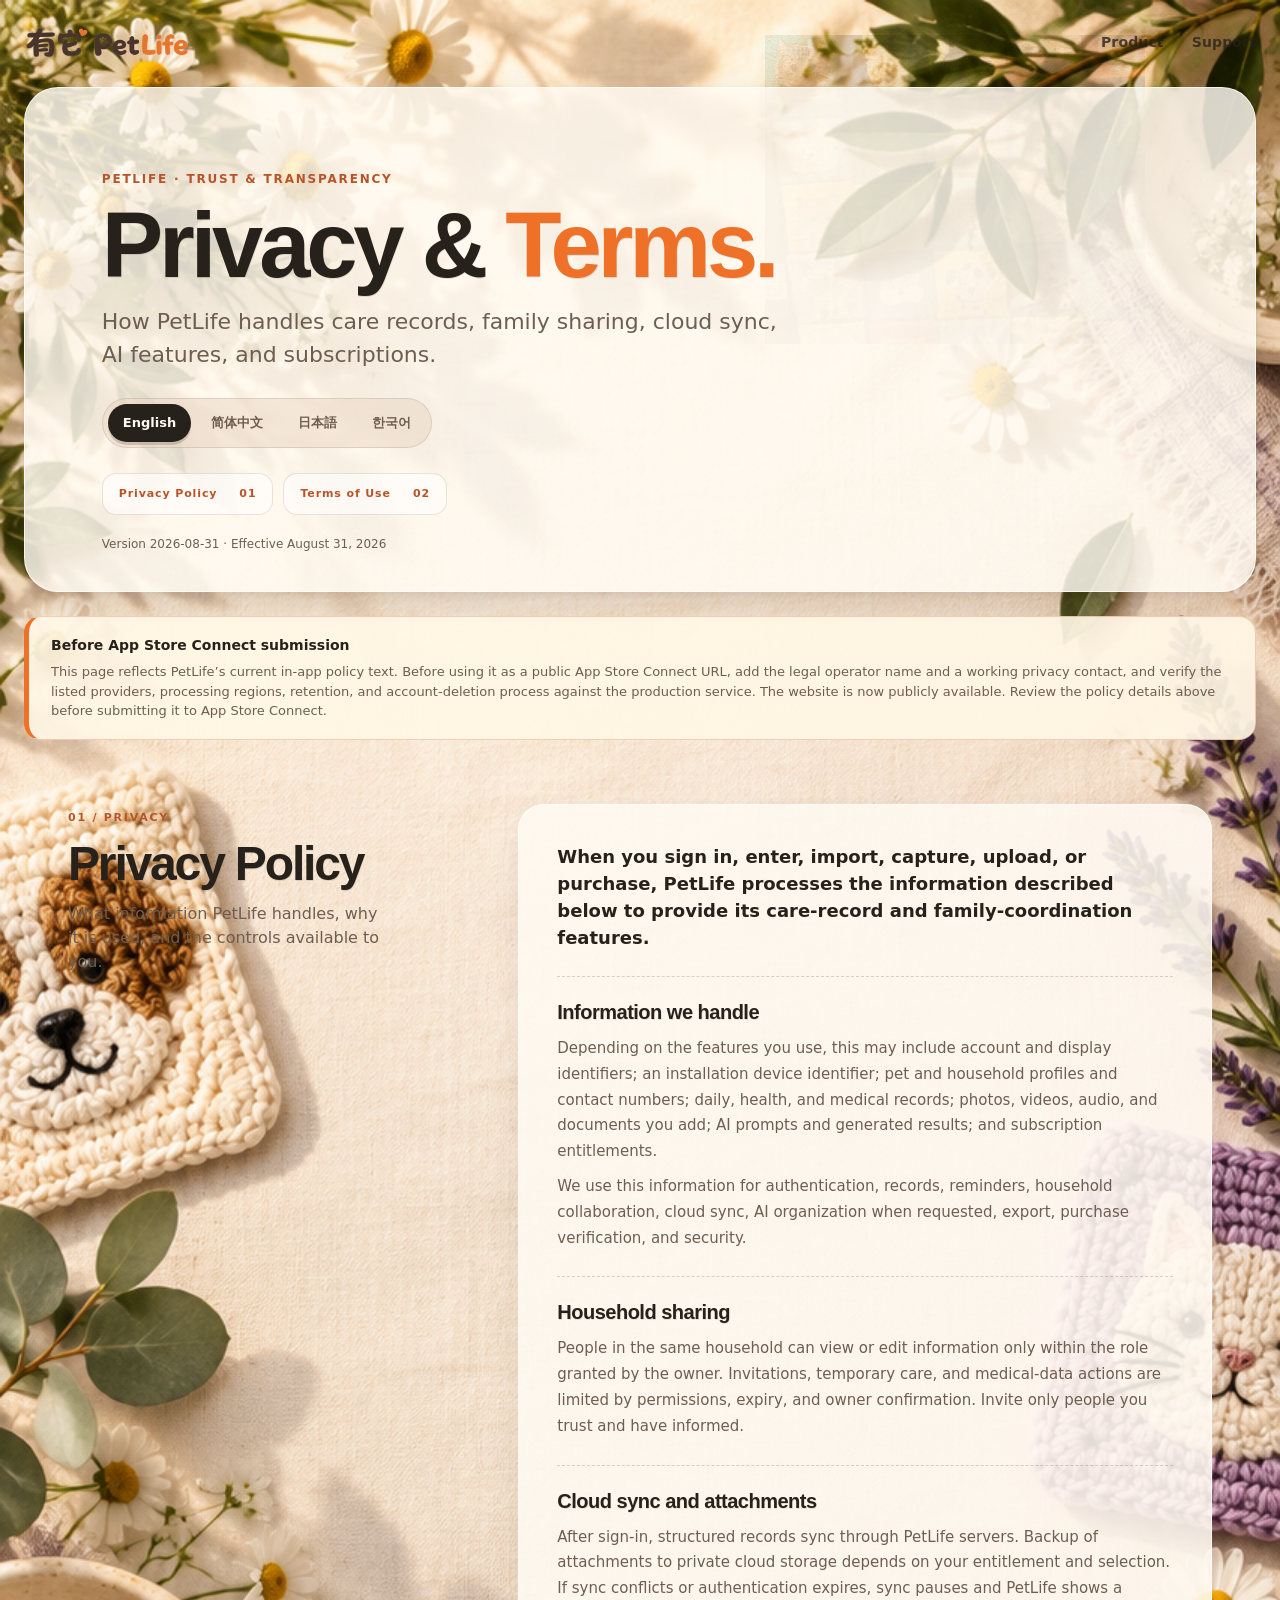
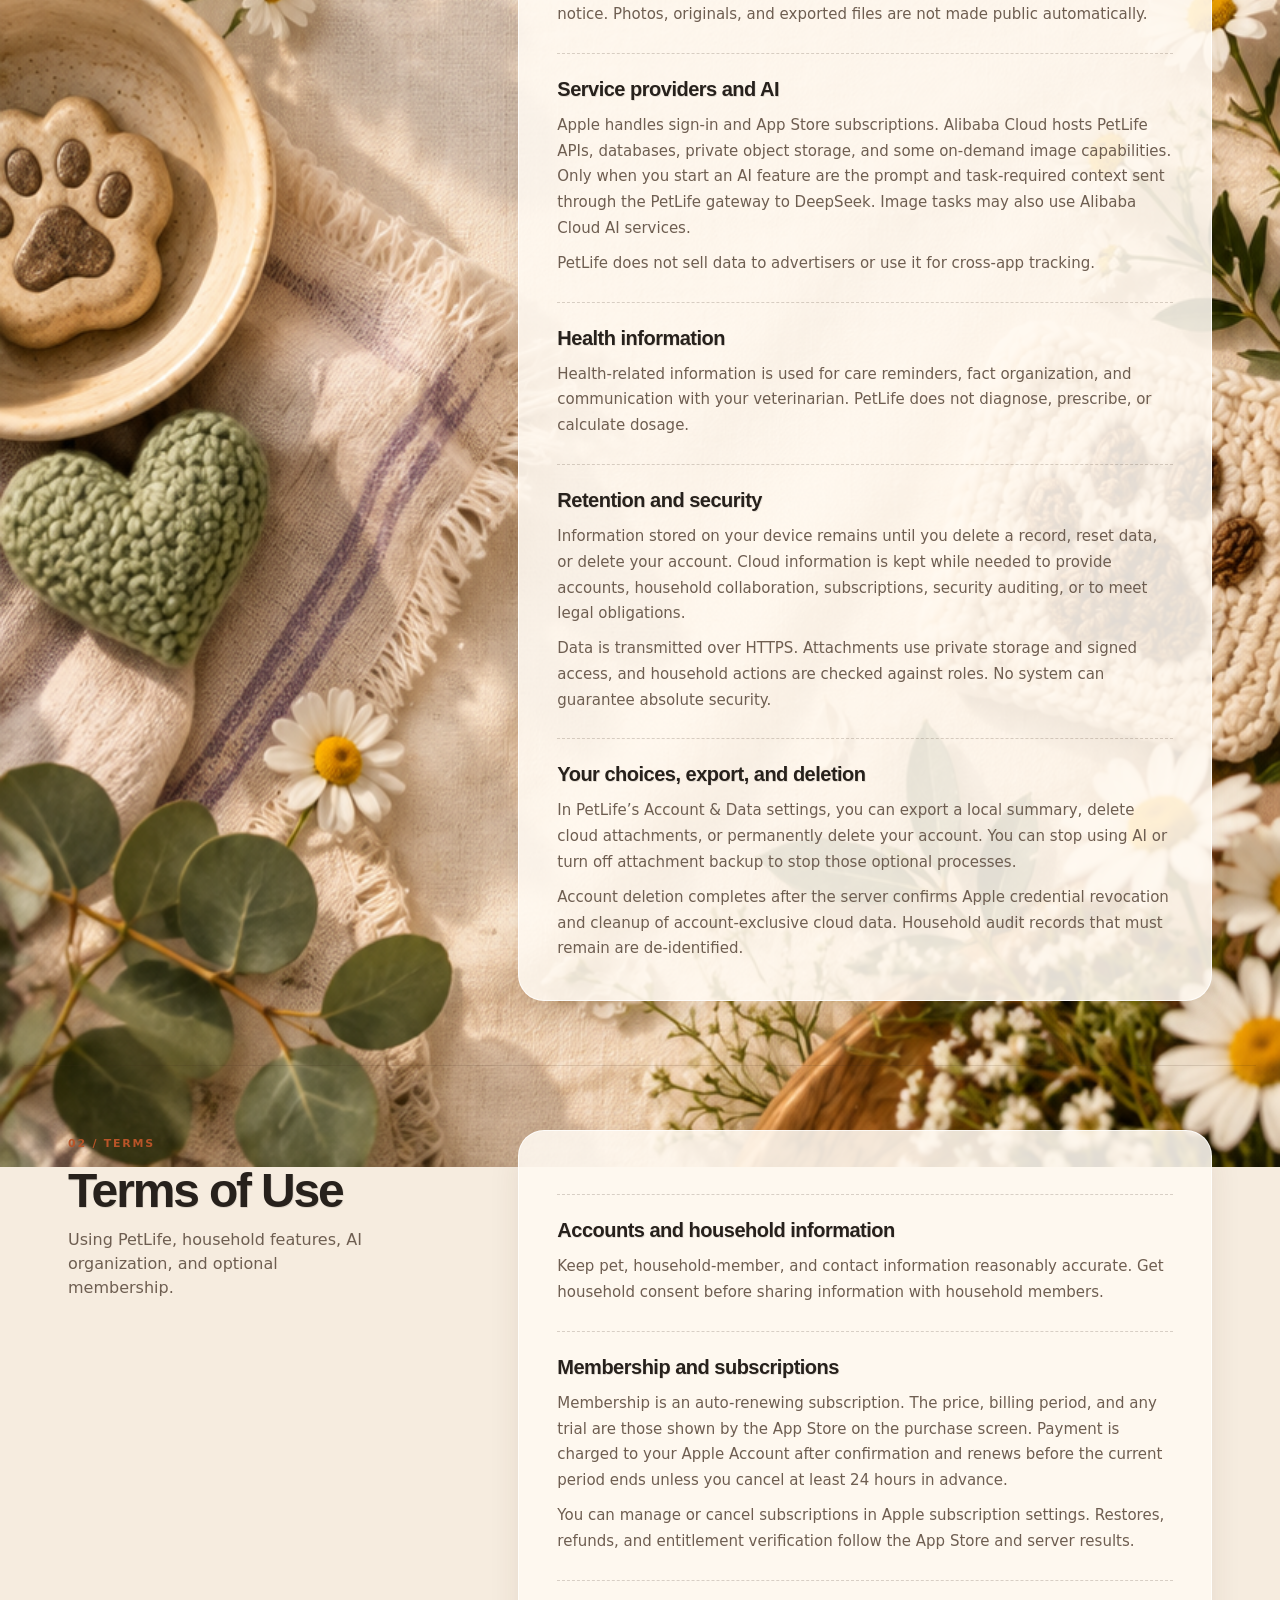
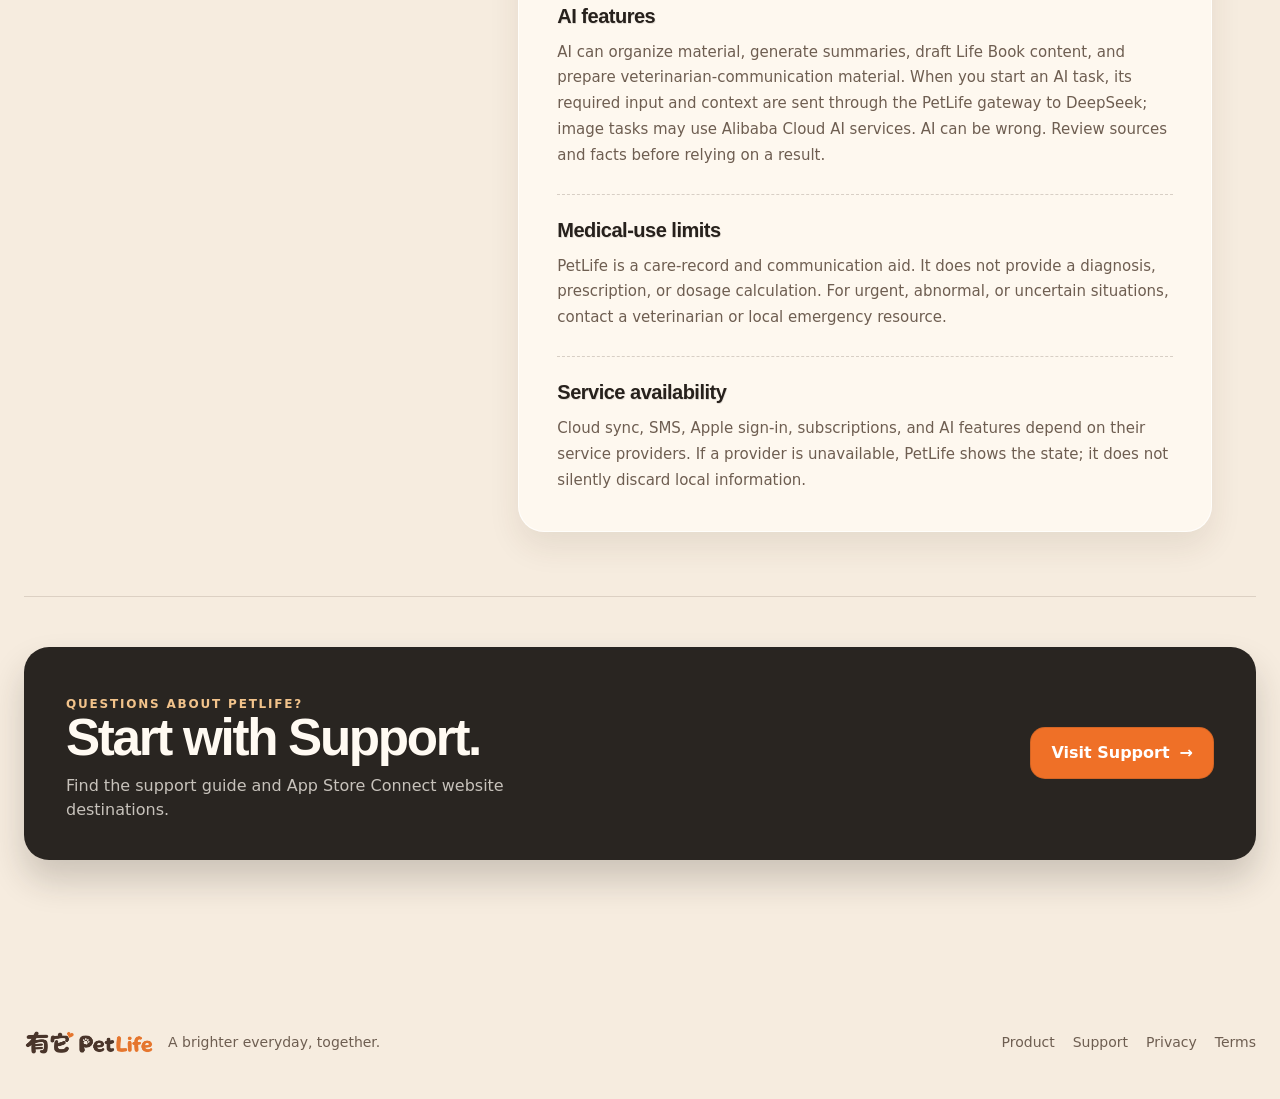
==== commit 4cd31e2f: "Correct policy page publication notice" ====
--- a/policy/index.html
+++ b/policy/index.html
@@ -37,8 +37,8 @@
         </section>
 
         <aside class="policy-review-note">
-          <strong><span data-policy-language-content="en" lang="en">Before public release</span><span data-policy-language-content="zh-Hans" lang="zh-Hans" hidden>正式公开前</span><span data-policy-language-content="ja" lang="ja" hidden>公開前にご確認ください</span><span data-policy-language-content="ko" lang="ko" hidden>공개 전에 확인해 주세요</span></strong>
-          <p><span data-policy-language-content="en" lang="en">This page reflects PetLife’s current in-app policy text. Before using it as a public App Store Connect URL, add the legal operator name and a working privacy contact, and verify the listed providers, processing regions, retention, and account-deletion process against the production service. This preview is currently local and not publicly reachable.</span><span data-policy-language-content="zh-Hans" lang="zh-Hans" hidden>本页依据 PetLife 当前 App 内政策文案整理。将它用作 App Store Connect 的公开网址前，请补充运营主体名称和可用的隐私联系渠道，并根据生产服务核对服务提供方、数据处理地区、保存期限和账号删除流程。目前这里只是本地预览，外部用户无法访问。</span><span data-policy-language-content="ja" lang="ja" hidden>このページは PetLife アプリ内の現行ポリシー文面に基づいています。App Store Connect の公開 URL として使用する前に、運営者の正式名称と有効なプライバシー連絡先を追加し、本番サービスに照らして提供事業者、データ処理地域、保存期間、アカウント削除手順を確認してください。現在はローカルプレビューのため、外部からアクセスできません。</span><span data-policy-language-content="ko" lang="ko" hidden>이 페이지는 PetLife 앱 내 현재 정책 문구를 바탕으로 작성되었습니다. App Store Connect의 공개 URL로 사용하기 전에 법적 운영 주체명과 유효한 개인정보 문의처를 추가하고, 실제 서비스 기준으로 제공업체, 데이터 처리 지역, 보관 기간 및 계정 삭제 절차를 확인해 주세요. 현재는 로컬 미리보기라 외부에서 접속할 수 없습니다.</span></p>
+          <strong><span data-policy-language-content="en" lang="en">Before App Store Connect submission</span><span data-policy-language-content="zh-Hans" lang="zh-Hans" hidden>提交 App Store Connect 前</span><span data-policy-language-content="ja" lang="ja" hidden>App Store Connect 提出前の確認</span><span data-policy-language-content="ko" lang="ko" hidden>App Store Connect 제출 전 확인해 주세요</span></strong>
+          <p><span data-policy-language-content="en" lang="en">This page reflects PetLife’s current in-app policy text. Before using it as a public App Store Connect URL, add the legal operator name and a working privacy contact, and verify the listed providers, processing regions, retention, and account-deletion process against the production service. The website is now publicly available. Review the policy details above before submitting it to App Store Connect.</span><span data-policy-language-content="zh-Hans" lang="zh-Hans" hidden>本页依据 PetLife 当前 App 内政策文案整理。将它用作 App Store Connect 的公开网址前，请补充运营主体名称和可用的隐私联系渠道，并根据生产服务核对服务提供方、数据处理地区、保存期限和账号删除流程。本网站现已公开访问。提交到 App Store Connect 前，仍需完成上述政策信息核对。</span><span data-policy-language-content="ja" lang="ja" hidden>このページは PetLife アプリ内の現行ポリシー文面に基づいています。App Store Connect の公開 URL として使用する前に、運営者の正式名称と有効なプライバシー連絡先を追加し、本番サービスに照らして提供事業者、データ処理地域、保存期間、アカウント削除手順を確認してください。このウェブサイトは現在公開されています。App Store Connect への提出前に、上記のポリシー情報を確認してください。</span><span data-policy-language-content="ko" lang="ko" hidden>이 페이지는 PetLife 앱 내 현재 정책 문구를 바탕으로 작성되었습니다. App Store Connect의 공개 URL로 사용하기 전에 법적 운영 주체명과 유효한 개인정보 문의처를 추가하고, 실제 서비스 기준으로 제공업체, 데이터 처리 지역, 보관 기간 및 계정 삭제 절차를 확인해 주세요. 이 웹사이트는 현재 공개되어 있습니다. App Store Connect에 제출하기 전에 위 정책 정보를 확인해 주세요.</span></p>
         </aside>
 
         <section class="policy-document" id="privacy" aria-labelledby="privacy-title">
